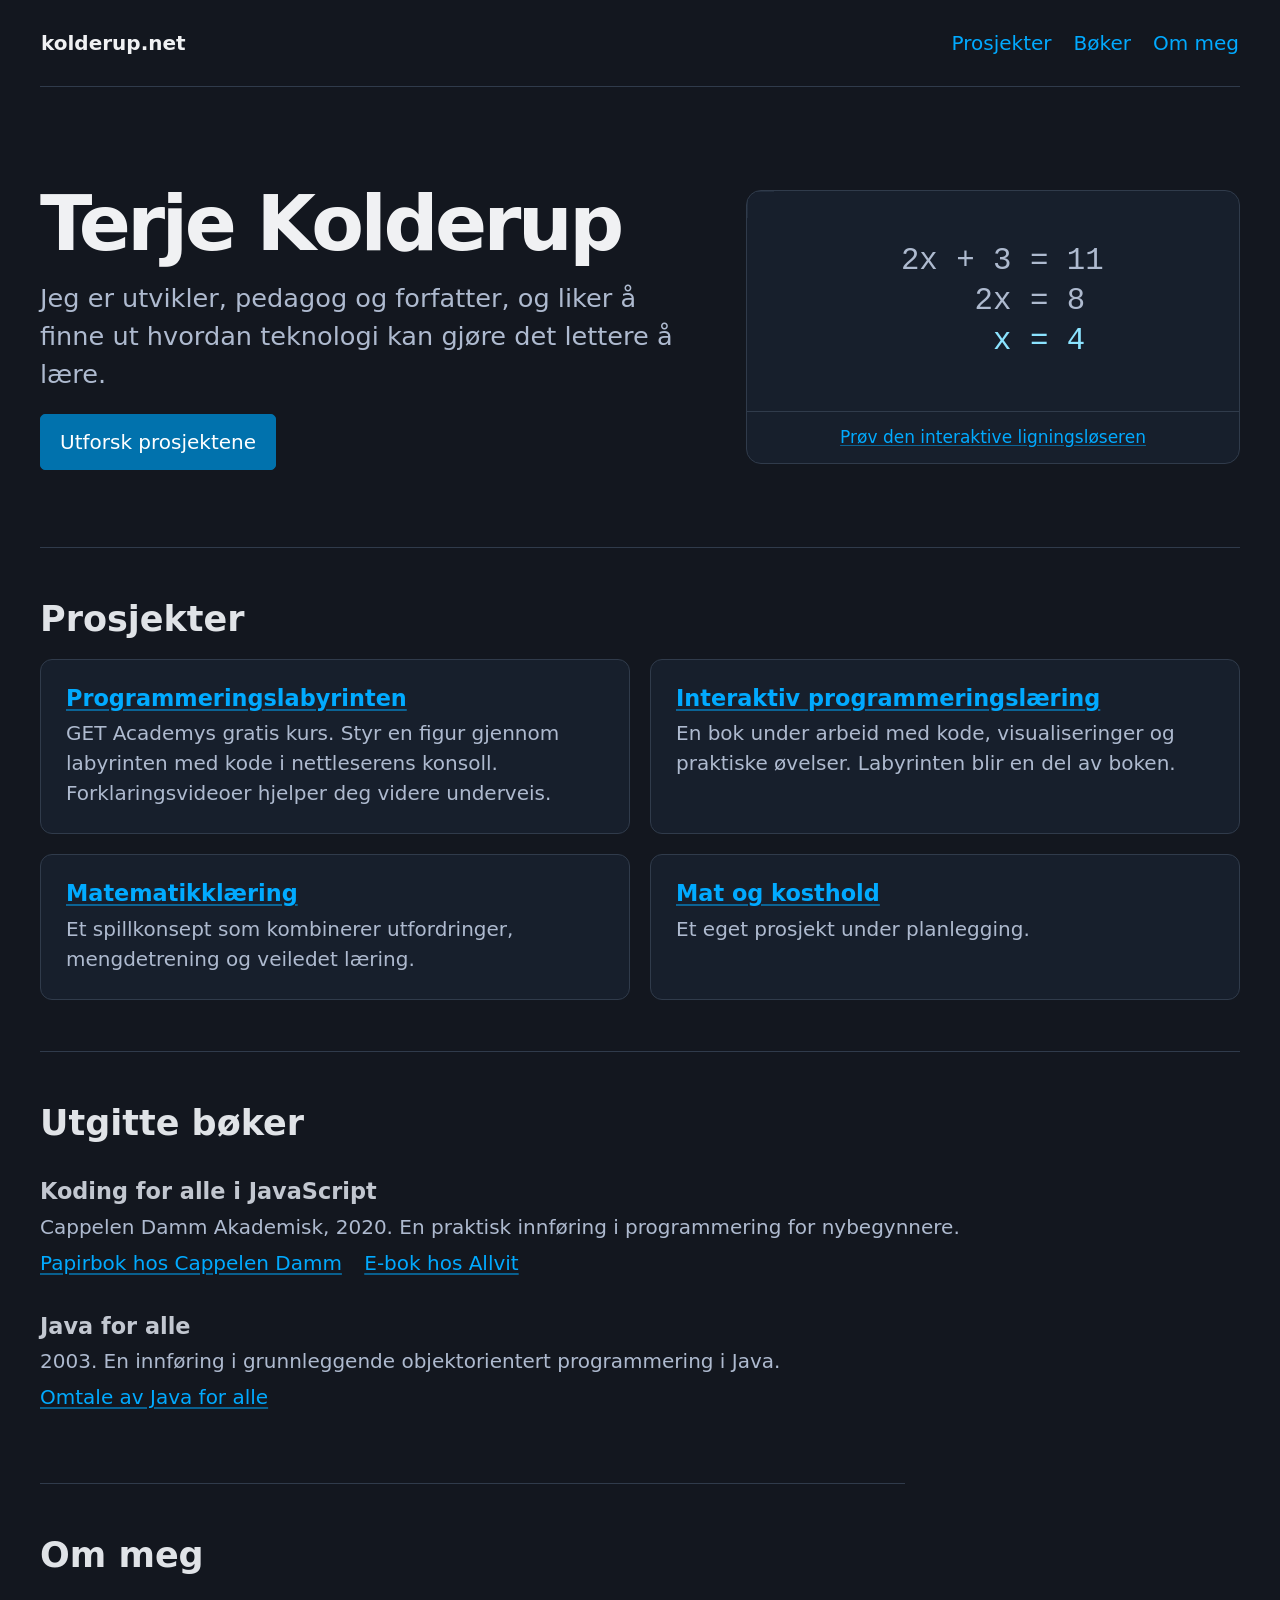
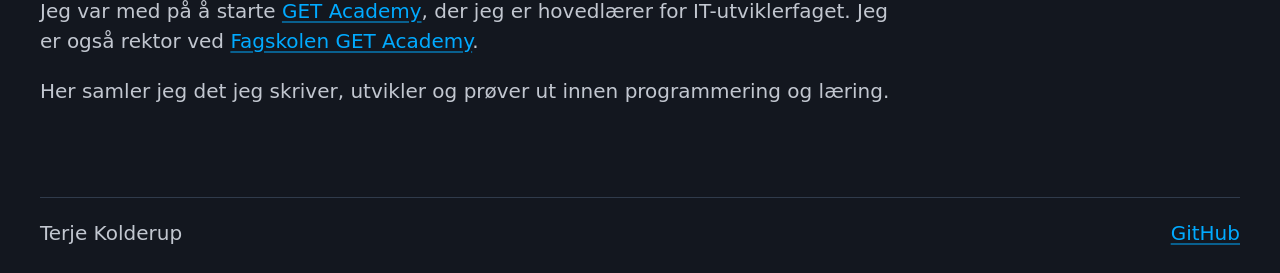
==== docs/index.html @ a36b95f3 "Build kolderup.net and restore interactive equation solver" ====
<!DOCTYPE html>
<html lang="nb" data-theme="dark">
<head>
  <meta charset="utf-8">
  <meta name="viewport" content="width=device-width, initial-scale=1">
  <meta name="description" content="Terje Kolderups personlige nettside med bøker, programmeringsprosjekter og et laboratorium for matematikklæring.">
  <title>Terje Kolderup</title>
  <link rel="stylesheet" href="assets/pico.classless.min.css">
  <link rel="stylesheet" href="assets/site.css">
</head>
<body>
  <a class="skip-link" href="#innhold">Hopp til innhold</a>
  <header class="site-header">
    <nav aria-label="Hovedmeny">
      <ul><li><a class="site-name" href="./" aria-current="page">kolderup.net</a></li></ul>
      <ul>
        <li><a href="#prosjekter">Prosjekter</a></li>
        <li><a href="#boker">Bøker</a></li>
        <li><a href="#om-meg">Om meg</a></li>
      </ul>
    </nav>
  </header>

  <main id="innhold" tabindex="-1">
    <section class="hero" aria-labelledby="navn">
      <div>
        <h1 id="navn">Terje Kolderup</h1>
        <p class="intro">Jeg er utvikler, pedagog og forfatter, og liker å finne ut hvordan teknologi kan gjøre det lettere å lære.</p>
        <a href="#prosjekter" class="primary-link">Utforsk prosjektene</a>
      </div>
      <figure class="equation-preview">
        <div class="equation-grid" role="img" aria-label="To x pluss tre er lik elleve. To x er lik åtte. X er lik fire.">
          <code aria-hidden="true"><span>2x + 3</span><span>=</span><span>11</span></code>
          <code aria-hidden="true"><span>2x</span><span>=</span><span>8</span></code>
          <code aria-hidden="true"><span>x</span><span>=</span><span>4</span></code>
        </div>
        <figcaption><a href="equations/">Prøv den interaktive ligningsløseren</a></figcaption>
      </figure>
    </section>

    <section class="content-section" id="prosjekter">
      <h2>Prosjekter</h2>
      <div class="project-grid">
        <article>
          <h3><a href="https://getacademy.github.io/gratiskurs/">Programmeringslabyrinten</a></h3>
          <p>GET Academys gratis kurs. Styr en figur gjennom labyrinten med kode i nettleserens konsoll. Forklaringsvideoer hjelper deg videre underveis.</p>
        </article>
        <article>
          <h3><a href="bok/">Interaktiv programmeringslæring</a></h3>
          <p>En bok under arbeid med kode, visualiseringer og praktiske øvelser. Labyrinten blir en del av boken.</p>
        </article>
        <article>
          <h3><a href="matte/">Matematikklæring</a></h3>
          <p>Et spillkonsept som kombinerer utfordringer, mengdetrening og veiledet læring.</p>
        </article>
        <article>
          <h3><a href="mat/">Mat og kosthold</a></h3>
          <p>Et eget prosjekt under planlegging.</p>
        </article>
      </div>
    </section>

    <section class="content-section" id="boker">
      <h2>Utgitte bøker</h2>
      <ul class="book-list">
        <li>
          <h3>Koding for alle i JavaScript</h3>
          <p>Cappelen Damm Akademisk, 2020. En praktisk innføring i programmering for nybegynnere.</p>
          <a href="https://www.cappelendamm.no/boker/koding-for-alle-i-javascript-terje-kolderup-9788202661243">Papirbok hos Cappelen Damm</a>
          <a href="https://allvit.no/bok/9788202679699-koding-for-alle-i-javascript-terje-kolderup-9788202661243/om">E-bok hos Allvit</a>
        </li>
        <li>
          <h3>Java for alle</h3>
          <p>2003. En innføring i grunnleggende objektorientert programmering i Java.</p>
          <!-- Bytt denne adressen med en åpen PDF-lenke når den er tilgjengelig. -->
          <a href="https://www.toptal.com/developers/resume/terje-kolderup">Omtale av Java for alle</a>
        </li>
      </ul>
    </section>

    <section class="content-section reading-width" id="om-meg">
      <h2>Om meg</h2>
      <p>Jeg var med på å starte <a href="https://getacademy.no/omoss">GET Academy</a>, der jeg er hovedlærer for IT-utviklerfaget. Jeg er også rektor ved <a href="https://getacademy.no/fagskole-intro">Fagskolen GET Academy</a>.</p>
      <p>Her samler jeg det jeg skriver, utvikler og prøver ut innen programmering og læring.</p>
    </section>
  </main>

  <footer class="site-footer">
    <ul>
      <li>Terje Kolderup</li>
      <li><a href="https://github.com/terjekol">GitHub</a></li>
    </ul>
  </footer>
</body>
</html>
---- docs/assets/pico.classless.min.css ----
@charset "UTF-8";/*!
 * Pico CSS ✨ v2.1.1 (https://picocss.com)
 * Copyright 2019-2025 - Licensed under MIT
 */:host,:root{--pico-font-family-emoji:"Apple Color Emoji","Segoe UI Emoji","Segoe UI Symbol","Noto Color Emoji";--pico-font-family-sans-serif:system-ui,"Segoe UI",Roboto,Oxygen,Ubuntu,Cantarell,Helvetica,Arial,"Helvetica Neue",sans-serif,var(--pico-font-family-emoji);--pico-font-family-monospace:ui-monospace,SFMono-Regular,"SF Mono",Menlo,Consolas,"Liberation Mono",monospace,var(--pico-font-family-emoji);--pico-font-family:var(--pico-font-family-sans-serif);--pico-line-height:1.5;--pico-font-weight:400;--pico-font-size:100%;--pico-text-underline-offset:0.1rem;--pico-border-radius:0.25rem;--pico-border-width:0.0625rem;--pico-outline-width:0.125rem;--pico-transition:0.2s ease-in-out;--pico-spacing:1rem;--pico-typography-spacing-vertical:1rem;--pico-block-spacing-vertical:var(--pico-spacing);--pico-block-spacing-horizontal:var(--pico-spacing);--pico-form-element-spacing-vertical:0.75rem;--pico-form-element-spacing-horizontal:1rem;--pico-group-box-shadow:0 0 0 rgba(0, 0, 0, 0);--pico-group-box-shadow-focus-with-button:0 0 0 var(--pico-outline-width) var(--pico-primary-focus);--pico-group-box-shadow-focus-with-input:0 0 0 0.0625rem var(--pico-form-element-border-color);--pico-modal-overlay-backdrop-filter:blur(0.375rem);--pico-nav-element-spacing-vertical:1rem;--pico-nav-element-spacing-horizontal:0.5rem;--pico-nav-link-spacing-vertical:0.5rem;--pico-nav-link-spacing-horizontal:0.5rem;--pico-nav-breadcrumb-divider:">";--pico-icon-checkbox:url("data:image/svg+xml,%3Csvg xmlns='http://www.w3.org/2000/svg' width='24' height='24' viewBox='0 0 24 24' fill='none' stroke='rgb(255, 255, 255)' stroke-width='4' stroke-linecap='round' stroke-linejoin='round'%3E%3Cpolyline points='20 6 9 17 4 12'%3E%3C/polyline%3E%3C/svg%3E");--pico-icon-minus:url("data:image/svg+xml,%3Csvg xmlns='http://www.w3.org/2000/svg' width='24' height='24' viewBox='0 0 24 24' fill='none' stroke='rgb(255, 255, 255)' stroke-width='4' stroke-linecap='round' stroke-linejoin='round'%3E%3Cline x1='5' y1='12' x2='19' y2='12'%3E%3C/line%3E%3C/svg%3E");--pico-icon-chevron:url("data:image/svg+xml,%3Csvg xmlns='http://www.w3.org/2000/svg' width='24' height='24' viewBox='0 0 24 24' fill='none' stroke='rgb(136, 145, 164)' stroke-width='2' stroke-linecap='round' stroke-linejoin='round'%3E%3Cpolyline points='6 9 12 15 18 9'%3E%3C/polyline%3E%3C/svg%3E");--pico-icon-date:url("data:image/svg+xml,%3Csvg xmlns='http://www.w3.org/2000/svg' width='24' height='24' viewBox='0 0 24 24' fill='none' stroke='rgb(136, 145, 164)' stroke-width='2' stroke-linecap='round' stroke-linejoin='round'%3E%3Crect x='3' y='4' width='18' height='18' rx='2' ry='2'%3E%3C/rect%3E%3Cline x1='16' y1='2' x2='16' y2='6'%3E%3C/line%3E%3Cline x1='8' y1='2' x2='8' y2='6'%3E%3C/line%3E%3Cline x1='3' y1='10' x2='21' y2='10'%3E%3C/line%3E%3C/svg%3E");--pico-icon-time:url("data:image/svg+xml,%3Csvg xmlns='http://www.w3.org/2000/svg' width='24' height='24' viewBox='0 0 24 24' fill='none' stroke='rgb(136, 145, 164)' stroke-width='2' stroke-linecap='round' stroke-linejoin='round'%3E%3Ccircle cx='12' cy='12' r='10'%3E%3C/circle%3E%3Cpolyline points='12 6 12 12 16 14'%3E%3C/polyline%3E%3C/svg%3E");--pico-icon-search:url("data:image/svg+xml,%3Csvg xmlns='http://www.w3.org/2000/svg' width='24' height='24' viewBox='0 0 24 24' fill='none' stroke='rgb(136, 145, 164)' stroke-width='1.5' stroke-linecap='round' stroke-linejoin='round'%3E%3Ccircle cx='11' cy='11' r='8'%3E%3C/circle%3E%3Cline x1='21' y1='21' x2='16.65' y2='16.65'%3E%3C/line%3E%3C/svg%3E");--pico-icon-close:url("data:image/svg+xml,%3Csvg xmlns='http://www.w3.org/2000/svg' width='24' height='24' viewBox='0 0 24 24' fill='none' stroke='rgb(136, 145, 164)' stroke-width='3' stroke-linecap='round' stroke-linejoin='round'%3E%3Cline x1='18' y1='6' x2='6' y2='18'%3E%3C/line%3E%3Cline x1='6' y1='6' x2='18' y2='18'%3E%3C/line%3E%3C/svg%3E");--pico-icon-loading:url("data:image/svg+xml,%3Csvg fill='none' height='24' width='24' viewBox='0 0 24 24' xmlns='http://www.w3.org/2000/svg' %3E%3Cstyle%3E g %7B animation: rotate 2s linear infinite; transform-origin: center center; %7D circle %7B stroke-dasharray: 75,100; stroke-dashoffset: -5; animation: dash 1.5s ease-in-out infinite; stroke-linecap: round; %7D @keyframes rotate %7B 0%25 %7B transform: rotate(0deg); %7D 100%25 %7B transform: rotate(360deg); %7D %7D @keyframes dash %7B 0%25 %7B stroke-dasharray: 1,100; stroke-dashoffset: 0; %7D 50%25 %7B stroke-dasharray: 44.5,100; stroke-dashoffset: -17.5; %7D 100%25 %7B stroke-dasharray: 44.5,100; stroke-dashoffset: -62; %7D %7D %3C/style%3E%3Cg%3E%3Ccircle cx='12' cy='12' r='10' fill='none' stroke='rgb(136, 145, 164)' stroke-width='4' /%3E%3C/g%3E%3C/svg%3E")}@media (min-width:576px){:host,:root{--pico-font-size:106.25%}}@media (min-width:768px){:host,:root{--pico-font-size:112.5%}}@media (min-width:1024px){:host,:root{--pico-font-size:118.75%}}@media (min-width:1280px){:host,:root{--pico-font-size:125%}}@media (min-width:1536px){:host,:root{--pico-font-size:131.25%}}a{--pico-text-decoration:underline}small{--pico-font-size:0.875em}h1,h2,h3,h4,h5,h6{--pico-font-weight:700}h1{--pico-font-size:2rem;--pico-line-height:1.125;--pico-typography-spacing-top:3rem}h2{--pico-font-size:1.75rem;--pico-line-height:1.15;--pico-typography-spacing-top:2.625rem}h3{--pico-font-size:1.5rem;--pico-line-height:1.175;--pico-typography-spacing-top:2.25rem}h4{--pico-font-size:1.25rem;--pico-line-height:1.2;--pico-typography-spacing-top:1.874rem}h5{--pico-font-size:1.125rem;--pico-line-height:1.225;--pico-typography-spacing-top:1.6875rem}h6{--pico-font-size:1rem;--pico-line-height:1.25;--pico-typography-spacing-top:1.5rem}tfoot td,tfoot th,thead td,thead th{--pico-font-weight:600;--pico-border-width:0.1875rem}code,kbd,pre,samp{--pico-font-family:var(--pico-font-family-monospace)}kbd{--pico-font-weight:bolder}:where(select,textarea),input:not([type=submit],[type=button],[type=reset],[type=checkbox],[type=radio],[type=file]){--pico-outline-width:0.0625rem}[type=search]{--pico-border-radius:5rem}[type=checkbox],[type=radio]{--pico-border-width:0.125rem}[type=checkbox][role=switch]{--pico-border-width:0.1875rem}[role=search]{--pico-border-radius:5rem}[role=group] [role=button],[role=group] [type=button],[role=group] [type=submit],[role=group] button,[role=search] [role=button],[role=search] [type=button],[role=search] [type=submit],[role=search] button{--pico-form-element-spacing-horizontal:2rem}details summary[role=button]::after{filter:brightness(0) invert(1)}[aria-busy=true]:not(input,select,textarea):is(button,[type=submit],[type=button],[type=reset],[role=button])::before{filter:brightness(0) invert(1)}:host(:not([data-theme=dark])),:root:not([data-theme=dark]),[data-theme=light]{color-scheme:light;--pico-background-color:#fff;--pico-color:#373c44;--pico-text-selection-color:rgba(2, 154, 232, 0.25);--pico-muted-color:#646b79;--pico-muted-border-color:rgb(231, 234, 239.5);--pico-primary:#0172ad;--pico-primary-background:#0172ad;--pico-primary-border:var(--pico-primary-background);--pico-primary-underline:rgba(1, 114, 173, 0.5);--pico-primary-hover:#015887;--pico-primary-hover-background:#02659a;--pico-primary-hover-border:var(--pico-primary-hover-background);--pico-primary-hover-underline:var(--pico-primary-hover);--pico-primary-focus:rgba(2, 154, 232, 0.5);--pico-primary-inverse:#fff;--pico-secondary:#5d6b89;--pico-secondary-background:#525f7a;--pico-secondary-border:var(--pico-secondary-background);--pico-secondary-underline:rgba(93, 107, 137, 0.5);--pico-secondary-hover:#48536b;--pico-secondary-hover-background:#48536b;--pico-secondary-hover-border:var(--pico-secondary-hover-background);--pico-secondary-hover-underline:var(--pico-secondary-hover);--pico-secondary-focus:rgba(93, 107, 137, 0.25);--pico-secondary-inverse:#fff;--pico-contrast:#181c25;--pico-contrast-background:#181c25;--pico-contrast-border:var(--pico-contrast-background);--pico-contrast-underline:rgba(24, 28, 37, 0.5);--pico-contrast-hover:#000;--pico-contrast-hover-background:#000;--pico-contrast-hover-border:var(--pico-contrast-hover-background);--pico-contrast-hover-underline:var(--pico-secondary-hover);--pico-contrast-focus:rgba(93, 107, 137, 0.25);--pico-contrast-inverse:#fff;--pico-box-shadow:0.0145rem 0.029rem 0.174rem rgba(129, 145, 181, 0.01698),0.0335rem 0.067rem 0.402rem rgba(129, 145, 181, 0.024),0.0625rem 0.125rem 0.75rem rgba(129, 145, 181, 0.03),0.1125rem 0.225rem 1.35rem rgba(129, 145, 181, 0.036),0.2085rem 0.417rem 2.502rem rgba(129, 145, 181, 0.04302),0.5rem 1rem 6rem rgba(129, 145, 181, 0.06),0 0 0 0.0625rem rgba(129, 145, 181, 0.015);--pico-h1-color:#2d3138;--pico-h2-color:#373c44;--pico-h3-color:#424751;--pico-h4-color:#4d535e;--pico-h5-color:#5c6370;--pico-h6-color:#646b79;--pico-mark-background-color:rgb(252.5, 230.5, 191.5);--pico-mark-color:#0f1114;--pico-ins-color:rgb(28.5, 105.5, 84);--pico-del-color:rgb(136, 56.5, 53);--pico-blockquote-border-color:var(--pico-muted-border-color);--pico-blockquote-footer-color:var(--pico-muted-color);--pico-button-box-shadow:0 0 0 rgba(0, 0, 0, 0);--pico-button-hover-box-shadow:0 0 0 rgba(0, 0, 0, 0);--pico-table-border-color:var(--pico-muted-border-color);--pico-table-row-stripped-background-color:rgba(111, 120, 135, 0.0375);--pico-code-background-color:rgb(243, 244.5, 246.75);--pico-code-color:#646b79;--pico-code-kbd-background-color:var(--pico-color);--pico-code-kbd-color:var(--pico-background-color);--pico-form-element-background-color:rgb(251, 251.5, 252.25);--pico-form-element-selected-background-color:#dfe3eb;--pico-form-element-border-color:#cfd5e2;--pico-form-element-color:#23262c;--pico-form-element-placeholder-color:var(--pico-muted-color);--pico-form-element-active-background-color:#fff;--pico-form-element-active-border-color:var(--pico-primary-border);--pico-form-element-focus-color:var(--pico-primary-border);--pico-form-element-disabled-opacity:0.5;--pico-form-element-invalid-border-color:rgb(183.5, 105.5, 106.5);--pico-form-element-invalid-active-border-color:rgb(200.25, 79.25, 72.25);--pico-form-element-invalid-focus-color:var(--pico-form-element-invalid-active-border-color);--pico-form-element-valid-border-color:rgb(76, 154.5, 137.5);--pico-form-element-valid-active-border-color:rgb(39, 152.75, 118.75);--pico-form-element-valid-focus-color:var(--pico-form-element-valid-active-border-color);--pico-switch-background-color:#bfc7d9;--pico-switch-checked-background-color:var(--pico-primary-background);--pico-switch-color:#fff;--pico-switch-thumb-box-shadow:0 0 0 rgba(0, 0, 0, 0);--pico-range-border-color:#dfe3eb;--pico-range-active-border-color:#bfc7d9;--pico-range-thumb-border-color:var(--pico-background-color);--pico-range-thumb-color:var(--pico-secondary-background);--pico-range-thumb-active-color:var(--pico-primary-background);--pico-accordion-border-color:var(--pico-muted-border-color);--pico-accordion-active-summary-color:var(--pico-primary-hover);--pico-accordion-close-summary-color:var(--pico-color);--pico-accordion-open-summary-color:var(--pico-muted-color);--pico-card-background-color:var(--pico-background-color);--pico-card-border-color:var(--pico-muted-border-color);--pico-card-box-shadow:var(--pico-box-shadow);--pico-card-sectioning-background-color:rgb(251, 251.5, 252.25);--pico-loading-spinner-opacity:0.5;--pico-modal-overlay-background-color:rgba(232, 234, 237, 0.75);--pico-progress-background-color:#dfe3eb;--pico-progress-color:var(--pico-primary-background);--pico-tooltip-background-color:var(--pico-contrast-background);--pico-tooltip-color:var(--pico-contrast-inverse);--pico-icon-valid:url("data:image/svg+xml,%3Csvg xmlns='http://www.w3.org/2000/svg' width='24' height='24' viewBox='0 0 24 24' fill='none' stroke='rgb(76, 154.5, 137.5)' stroke-width='2' stroke-linecap='round' stroke-linejoin='round'%3E%3Cpolyline points='20 6 9 17 4 12'%3E%3C/polyline%3E%3C/svg%3E");--pico-icon-invalid:url("data:image/svg+xml,%3Csvg xmlns='http://www.w3.org/2000/svg' width='24' height='24' viewBox='0 0 24 24' fill='none' stroke='rgb(200.25, 79.25, 72.25)' stroke-width='2' stroke-linecap='round' stroke-linejoin='round'%3E%3Ccircle cx='12' cy='12' r='10'%3E%3C/circle%3E%3Cline x1='12' y1='8' x2='12' y2='12'%3E%3C/line%3E%3Cline x1='12' y1='16' x2='12.01' y2='16'%3E%3C/line%3E%3C/svg%3E")}:host(:not([data-theme=dark])) input:is([type=submit],[type=button],[type=reset],[type=checkbox],[type=radio],[type=file]),:root:not([data-theme=dark]) input:is([type=submit],[type=button],[type=reset],[type=checkbox],[type=radio],[type=file]),[data-theme=light] input:is([type=submit],[type=button],[type=reset],[type=checkbox],[type=radio],[type=file]){--pico-form-element-focus-color:var(--pico-primary-focus)}@media only screen and (prefers-color-scheme:dark){:host(:not([data-theme])),:root:not([data-theme]){color-scheme:dark;--pico-background-color:rgb(19, 22.5, 30.5);--pico-color:#c2c7d0;--pico-text-selection-color:rgba(1, 170, 255, 0.1875);--pico-muted-color:#7b8495;--pico-muted-border-color:#202632;--pico-primary:#01aaff;--pico-primary-background:#0172ad;--pico-primary-border:var(--pico-primary-background);--pico-primary-underline:rgba(1, 170, 255, 0.5);--pico-primary-hover:#79c0ff;--pico-primary-hover-background:#017fc0;--pico-primary-hover-border:var(--pico-primary-hover-background);--pico-primary-hover-underline:var(--pico-primary-hover);--pico-primary-focus:rgba(1, 170, 255, 0.375);--pico-primary-inverse:#fff;--pico-secondary:#969eaf;--pico-secondary-background:#525f7a;--pico-secondary-border:var(--pico-secondary-background);--pico-secondary-underline:rgba(150, 158, 175, 0.5);--pico-secondary-hover:#b3b9c5;--pico-secondary-hover-background:#5d6b89;--pico-secondary-hover-border:var(--pico-secondary-hover-background);--pico-secondary-hover-underline:var(--pico-secondary-hover);--pico-secondary-focus:rgba(144, 158, 190, 0.25);--pico-secondary-inverse:#fff;--pico-contrast:#dfe3eb;--pico-contrast-background:#eff1f4;--pico-contrast-border:var(--pico-contrast-background);--pico-contrast-underline:rgba(223, 227, 235, 0.5);--pico-contrast-hover:#fff;--pico-contrast-hover-background:#fff;--pico-contrast-hover-border:var(--pico-contrast-hover-background);--pico-contrast-hover-underline:var(--pico-contrast-hover);--pico-contrast-focus:rgba(207, 213, 226, 0.25);--pico-contrast-inverse:#000;--pico-box-shadow:0.0145rem 0.029rem 0.174rem rgba(7, 8.5, 12, 0.01698),0.0335rem 0.067rem 0.402rem rgba(7, 8.5, 12, 0.024),0.0625rem 0.125rem 0.75rem rgba(7, 8.5, 12, 0.03),0.1125rem 0.225rem 1.35rem rgba(7, 8.5, 12, 0.036),0.2085rem 0.417rem 2.502rem rgba(7, 8.5, 12, 0.04302),0.5rem 1rem 6rem rgba(7, 8.5, 12, 0.06),0 0 0 0.0625rem rgba(7, 8.5, 12, 0.015);--pico-h1-color:#f0f1f3;--pico-h2-color:#e0e3e7;--pico-h3-color:#c2c7d0;--pico-h4-color:#b3b9c5;--pico-h5-color:#a4acba;--pico-h6-color:#8891a4;--pico-mark-background-color:#014063;--pico-mark-color:#fff;--pico-ins-color:#62af9a;--pico-del-color:rgb(205.5, 126, 123);--pico-blockquote-border-color:var(--pico-muted-border-color);--pico-blockquote-footer-color:var(--pico-muted-color);--pico-button-box-shadow:0 0 0 rgba(0, 0, 0, 0);--pico-button-hover-box-shadow:0 0 0 rgba(0, 0, 0, 0);--pico-table-border-color:var(--pico-muted-border-color);--pico-table-row-stripped-background-color:rgba(111, 120, 135, 0.0375);--pico-code-background-color:rgb(26, 30.5, 40.25);--pico-code-color:#8891a4;--pico-code-kbd-background-color:var(--pico-color);--pico-code-kbd-color:var(--pico-background-color);--pico-form-element-background-color:rgb(28, 33, 43.5);--pico-form-element-selected-background-color:#2a3140;--pico-form-element-border-color:#2a3140;--pico-form-element-color:#e0e3e7;--pico-form-element-placeholder-color:#8891a4;--pico-form-element-active-background-color:rgb(26, 30.5, 40.25);--pico-form-element-active-border-color:var(--pico-primary-border);--pico-form-element-focus-color:var(--pico-primary-border);--pico-form-element-disabled-opacity:0.5;--pico-form-element-invalid-border-color:rgb(149.5, 74, 80);--pico-form-element-invalid-active-border-color:rgb(183.25, 63.5, 59);--pico-form-element-invalid-focus-color:var(--pico-form-element-invalid-active-border-color);--pico-form-element-valid-border-color:#2a7b6f;--pico-form-element-valid-active-border-color:rgb(22, 137, 105.5);--pico-form-element-valid-focus-color:var(--pico-form-element-valid-active-border-color);--pico-switch-background-color:#333c4e;--pico-switch-checked-background-color:var(--pico-primary-background);--pico-switch-color:#fff;--pico-switch-thumb-box-shadow:0 0 0 rgba(0, 0, 0, 0);--pico-range-border-color:#202632;--pico-range-active-border-color:#2a3140;--pico-range-thumb-border-color:var(--pico-background-color);--pico-range-thumb-color:var(--pico-secondary-background);--pico-range-thumb-active-color:var(--pico-primary-background);--pico-accordion-border-color:var(--pico-muted-border-color);--pico-accordion-active-summary-color:var(--pico-primary-hover);--pico-accordion-close-summary-color:var(--pico-color);--pico-accordion-open-summary-color:var(--pico-muted-color);--pico-card-background-color:#181c25;--pico-card-border-color:var(--pico-card-background-color);--pico-card-box-shadow:var(--pico-box-shadow);--pico-card-sectioning-background-color:rgb(26, 30.5, 40.25);--pico-loading-spinner-opacity:0.5;--pico-modal-overlay-background-color:rgba(7.5, 8.5, 10, 0.75);--pico-progress-background-color:#202632;--pico-progress-color:var(--pico-primary-background);--pico-tooltip-background-color:var(--pico-contrast-background);--pico-tooltip-color:var(--pico-contrast-inverse);--pico-icon-valid:url("data:image/svg+xml,%3Csvg xmlns='http://www.w3.org/2000/svg' width='24' height='24' viewBox='0 0 24 24' fill='none' stroke='rgb(42, 123, 111)' stroke-width='2' stroke-linecap='round' stroke-linejoin='round'%3E%3Cpolyline points='20 6 9 17 4 12'%3E%3C/polyline%3E%3C/svg%3E");--pico-icon-invalid:url("data:image/svg+xml,%3Csvg xmlns='http://www.w3.org/2000/svg' width='24' height='24' viewBox='0 0 24 24' fill='none' stroke='rgb(149.5, 74, 80)' stroke-width='2' stroke-linecap='round' stroke-linejoin='round'%3E%3Ccircle cx='12' cy='12' r='10'%3E%3C/circle%3E%3Cline x1='12' y1='8' x2='12' y2='12'%3E%3C/line%3E%3Cline x1='12' y1='16' x2='12.01' y2='16'%3E%3C/line%3E%3C/svg%3E")}:host(:not([data-theme])) input:is([type=submit],[type=button],[type=reset],[type=checkbox],[type=radio],[type=file]),:root:not([data-theme]) input:is([type=submit],[type=button],[type=reset],[type=checkbox],[type=radio],[type=file]){--pico-form-element-focus-color:var(--pico-primary-focus)}}[data-theme=dark]{color-scheme:dark;--pico-background-color:rgb(19, 22.5, 30.5);--pico-color:#c2c7d0;--pico-text-selection-color:rgba(1, 170, 255, 0.1875);--pico-muted-color:#7b8495;--pico-muted-border-color:#202632;--pico-primary:#01aaff;--pico-primary-background:#0172ad;--pico-primary-border:var(--pico-primary-background);--pico-primary-underline:rgba(1, 170, 255, 0.5);--pico-primary-hover:#79c0ff;--pico-primary-hover-background:#017fc0;--pico-primary-hover-border:var(--pico-primary-hover-background);--pico-primary-hover-underline:var(--pico-primary-hover);--pico-primary-focus:rgba(1, 170, 255, 0.375);--pico-primary-inverse:#fff;--pico-secondary:#969eaf;--pico-secondary-background:#525f7a;--pico-secondary-border:var(--pico-secondary-background);--pico-secondary-underline:rgba(150, 158, 175, 0.5);--pico-secondary-hover:#b3b9c5;--pico-secondary-hover-background:#5d6b89;--pico-secondary-hover-border:var(--pico-secondary-hover-background);--pico-secondary-hover-underline:var(--pico-secondary-hover);--pico-secondary-focus:rgba(144, 158, 190, 0.25);--pico-secondary-inverse:#fff;--pico-contrast:#dfe3eb;--pico-contrast-background:#eff1f4;--pico-contrast-border:var(--pico-contrast-background);--pico-contrast-underline:rgba(223, 227, 235, 0.5);--pico-contrast-hover:#fff;--pico-contrast-hover-background:#fff;--pico-contrast-hover-border:var(--pico-contrast-hover-background);--pico-contrast-hover-underline:var(--pico-contrast-hover);--pico-contrast-focus:rgba(207, 213, 226, 0.25);--pico-contrast-inverse:#000;--pico-box-shadow:0.0145rem 0.029rem 0.174rem rgba(7, 8.5, 12, 0.01698),0.0335rem 0.067rem 0.402rem rgba(7, 8.5, 12, 0.024),0.0625rem 0.125rem 0.75rem rgba(7, 8.5, 12, 0.03),0.1125rem 0.225rem 1.35rem rgba(7, 8.5, 12, 0.036),0.2085rem 0.417rem 2.502rem rgba(7, 8.5, 12, 0.04302),0.5rem 1rem 6rem rgba(7, 8.5, 12, 0.06),0 0 0 0.0625rem rgba(7, 8.5, 12, 0.015);--pico-h1-color:#f0f1f3;--pico-h2-color:#e0e3e7;--pico-h3-color:#c2c7d0;--pico-h4-color:#b3b9c5;--pico-h5-color:#a4acba;--pico-h6-color:#8891a4;--pico-mark-background-color:#014063;--pico-mark-color:#fff;--pico-ins-color:#62af9a;--pico-del-color:rgb(205.5, 126, 123);--pico-blockquote-border-color:var(--pico-muted-border-color);--pico-blockquote-footer-color:var(--pico-muted-color);--pico-button-box-shadow:0 0 0 rgba(0, 0, 0, 0);--pico-button-hover-box-shadow:0 0 0 rgba(0, 0, 0, 0);--pico-table-border-color:var(--pico-muted-border-color);--pico-table-row-stripped-background-color:rgba(111, 120, 135, 0.0375);--pico-code-background-color:rgb(26, 30.5, 40.25);--pico-code-color:#8891a4;--pico-code-kbd-background-color:var(--pico-color);--pico-code-kbd-color:var(--pico-background-color);--pico-form-element-background-color:rgb(28, 33, 43.5);--pico-form-element-selected-background-color:#2a3140;--pico-form-element-border-color:#2a3140;--pico-form-element-color:#e0e3e7;--pico-form-element-placeholder-color:#8891a4;--pico-form-element-active-background-color:rgb(26, 30.5, 40.25);--pico-form-element-active-border-color:var(--pico-primary-border);--pico-form-element-focus-color:var(--pico-primary-border);--pico-form-element-disabled-opacity:0.5;--pico-form-element-invalid-border-color:rgb(149.5, 74, 80);--pico-form-element-invalid-active-border-color:rgb(183.25, 63.5, 59);--pico-form-element-invalid-focus-color:var(--pico-form-element-invalid-active-border-color);--pico-form-element-valid-border-color:#2a7b6f;--pico-form-element-valid-active-border-color:rgb(22, 137, 105.5);--pico-form-element-valid-focus-color:var(--pico-form-element-valid-active-border-color);--pico-switch-background-color:#333c4e;--pico-switch-checked-background-color:var(--pico-primary-background);--pico-switch-color:#fff;--pico-switch-thumb-box-shadow:0 0 0 rgba(0, 0, 0, 0);--pico-range-border-color:#202632;--pico-range-active-border-color:#2a3140;--pico-range-thumb-border-color:var(--pico-background-color);--pico-range-thumb-color:var(--pico-secondary-background);--pico-range-thumb-active-color:var(--pico-primary-background);--pico-accordion-border-color:var(--pico-muted-border-color);--pico-accordion-active-summary-color:var(--pico-primary-hover);--pico-accordion-close-summary-color:var(--pico-color);--pico-accordion-open-summary-color:var(--pico-muted-color);--pico-card-background-color:#181c25;--pico-card-border-color:var(--pico-card-background-color);--pico-card-box-shadow:var(--pico-box-shadow);--pico-card-sectioning-background-color:rgb(26, 30.5, 40.25);--pico-loading-spinner-opacity:0.5;--pico-modal-overlay-background-color:rgba(7.5, 8.5, 10, 0.75);--pico-progress-background-color:#202632;--pico-progress-color:var(--pico-primary-background);--pico-tooltip-background-color:var(--pico-contrast-background);--pico-tooltip-color:var(--pico-contrast-inverse);--pico-icon-valid:url("data:image/svg+xml,%3Csvg xmlns='http://www.w3.org/2000/svg' width='24' height='24' viewBox='0 0 24 24' fill='none' stroke='rgb(42, 123, 111)' stroke-width='2' stroke-linecap='round' stroke-linejoin='round'%3E%3Cpolyline points='20 6 9 17 4 12'%3E%3C/polyline%3E%3C/svg%3E");--pico-icon-invalid:url("data:image/svg+xml,%3Csvg xmlns='http://www.w3.org/2000/svg' width='24' height='24' viewBox='0 0 24 24' fill='none' stroke='rgb(149.5, 74, 80)' stroke-width='2' stroke-linecap='round' stroke-linejoin='round'%3E%3Ccircle cx='12' cy='12' r='10'%3E%3C/circle%3E%3Cline x1='12' y1='8' x2='12' y2='12'%3E%3C/line%3E%3Cline x1='12' y1='16' x2='12.01' y2='16'%3E%3C/line%3E%3C/svg%3E")}[data-theme=dark] input:is([type=submit],[type=button],[type=reset],[type=checkbox],[type=radio],[type=file]){--pico-form-element-focus-color:var(--pico-primary-focus)}[type=checkbox],[type=radio],[type=range],progress{accent-color:var(--pico-primary)}*,::after,::before{box-sizing:border-box;background-repeat:no-repeat}::after,::before{text-decoration:inherit;vertical-align:inherit}:where(:host),:where(:root){-webkit-tap-highlight-color:transparent;-webkit-text-size-adjust:100%;-moz-text-size-adjust:100%;text-size-adjust:100%;background-color:var(--pico-background-color);color:var(--pico-color);font-weight:var(--pico-font-weight);font-size:var(--pico-font-size);line-height:var(--pico-line-height);font-family:var(--pico-font-family);text-underline-offset:var(--pico-text-underline-offset);text-rendering:optimizeLegibility;overflow-wrap:break-word;-moz-tab-size:4;-o-tab-size:4;tab-size:4}body{width:100%;margin:0}main{display:block}body>footer,body>header,body>main{width:100%;margin-right:auto;margin-left:auto;padding:var(--pico-block-spacing-vertical) var(--pico-block-spacing-horizontal)}@media (min-width:576px){body>footer,body>header,body>main{max-width:510px;padding-right:0;padding-left:0}}@media (min-width:768px){body>footer,body>header,body>main{max-width:700px}}@media (min-width:1024px){body>footer,body>header,body>main{max-width:950px}}@media (min-width:1280px){body>footer,body>header,body>main{max-width:1200px}}@media (min-width:1536px){body>footer,body>header,body>main{max-width:1450px}}section{margin-bottom:var(--pico-block-spacing-vertical)}b,strong{font-weight:bolder}sub,sup{position:relative;font-size:.75em;line-height:0;vertical-align:baseline}sub{bottom:-.25em}sup{top:-.5em}address,blockquote,dl,ol,p,pre,table,ul{margin-top:0;margin-bottom:var(--pico-typography-spacing-vertical);color:var(--pico-color);font-style:normal;font-weight:var(--pico-font-weight)}h1,h2,h3,h4,h5,h6{margin-top:0;margin-bottom:var(--pico-typography-spacing-vertical);color:var(--pico-color);font-weight:var(--pico-font-weight);font-size:var(--pico-font-size);line-height:var(--pico-line-height);font-family:var(--pico-font-family)}h1{--pico-color:var(--pico-h1-color)}h2{--pico-color:var(--pico-h2-color)}h3{--pico-color:var(--pico-h3-color)}h4{--pico-color:var(--pico-h4-color)}h5{--pico-color:var(--pico-h5-color)}h6{--pico-color:var(--pico-h6-color)}:where(article,address,blockquote,dl,figure,form,ol,p,pre,table,ul)~:is(h1,h2,h3,h4,h5,h6){margin-top:var(--pico-typography-spacing-top)}p{margin-bottom:var(--pico-typography-spacing-vertical)}hgroup{margin-bottom:var(--pico-typography-spacing-vertical)}hgroup>*{margin-top:0;margin-bottom:0}hgroup>:not(:first-child):last-child{--pico-color:var(--pico-muted-color);--pico-font-weight:unset;font-size:1rem}:where(ol,ul) li{margin-bottom:calc(var(--pico-typography-spacing-vertical) * .25)}:where(dl,ol,ul) :where(dl,ol,ul){margin:0;margin-top:calc(var(--pico-typography-spacing-vertical) * .25)}ul li{list-style:square}mark{padding:.125rem .25rem;background-color:var(--pico-mark-background-color);color:var(--pico-mark-color);vertical-align:baseline}blockquote{display:block;margin:var(--pico-typography-spacing-vertical) 0;padding:var(--pico-spacing);border-right:none;border-left:.25rem solid var(--pico-blockquote-border-color);border-inline-start:0.25rem solid var(--pico-blockquote-border-color);border-inline-end:none}blockquote footer{margin-top:calc(var(--pico-typography-spacing-vertical) * .5);color:var(--pico-blockquote-footer-color)}abbr[title]{border-bottom:1px dotted;text-decoration:none;cursor:help}ins{color:var(--pico-ins-color);text-decoration:none}del{color:var(--pico-del-color)}::-moz-selection{background-color:var(--pico-text-selection-color)}::selection{background-color:var(--pico-text-selection-color)}:where(a:not([role=button])),[role=link]{--pico-color:var(--pico-primary);--pico-background-color:transparent;--pico-underline:var(--pico-primary-underline);outline:0;background-color:var(--pico-background-color);color:var(--pico-color);-webkit-text-decoration:var(--pico-text-decoration);text-decoration:var(--pico-text-decoration);text-decoration-color:var(--pico-underline);text-underline-offset:0.125em;transition:background-color var(--pico-transition),color var(--pico-transition),box-shadow var(--pico-transition),-webkit-text-decoration var(--pico-transition);transition:background-color var(--pico-transition),color var(--pico-transition),text-decoration var(--pico-transition),box-shadow var(--pico-transition);transition:background-color var(--pico-transition),color var(--pico-transition),text-decoration var(--pico-transition),box-shadow var(--pico-transition),-webkit-text-decoration var(--pico-transition)}:where(a:not([role=button])):is([aria-current]:not([aria-current=false]),:hover,:active,:focus),[role=link]:is([aria-current]:not([aria-current=false]),:hover,:active,:focus){--pico-color:var(--pico-primary-hover);--pico-underline:var(--pico-primary-hover-underline);--pico-text-decoration:underline}:where(a:not([role=button])):focus-visible,[role=link]:focus-visible{box-shadow:0 0 0 var(--pico-outline-width) var(--pico-primary-focus)}a[role=button]{display:inline-block}button{margin:0;overflow:visible;font-family:inherit;text-transform:none}[type=button],[type=reset],[type=submit],button{-webkit-appearance:button}[role=button],[type=button],[type=file]::file-selector-button,[type=reset],[type=submit],button{--pico-background-color:var(--pico-primary-background);--pico-border-color:var(--pico-primary-border);--pico-color:var(--pico-primary-inverse);--pico-box-shadow:var(--pico-button-box-shadow, 0 0 0 rgba(0, 0, 0, 0));padding:var(--pico-form-element-spacing-vertical) var(--pico-form-element-spacing-horizontal);border:var(--pico-border-width) solid var(--pico-border-color);border-radius:var(--pico-border-radius);outline:0;background-color:var(--pico-background-color);box-shadow:var(--pico-box-shadow);color:var(--pico-color);font-weight:var(--pico-font-weight);font-size:1rem;line-height:var(--pico-line-height);text-align:center;text-decoration:none;cursor:pointer;-webkit-user-select:none;-moz-user-select:none;user-select:none;transition:background-color var(--pico-transition),border-color var(--pico-transition),color var(--pico-transition),box-shadow var(--pico-transition)}[role=button]:is(:hover,:active,:focus),[role=button]:is([aria-current]:not([aria-current=false])),[type=button]:is(:hover,:active,:focus),[type=button]:is([aria-current]:not([aria-current=false])),[type=file]::file-selector-button:is(:hover,:active,:focus),[type=file]::file-selector-button:is([aria-current]:not([aria-current=false])),[type=reset]:is(:hover,:active,:focus),[type=reset]:is([aria-current]:not([aria-current=false])),[type=submit]:is(:hover,:active,:focus),[type=submit]:is([aria-current]:not([aria-current=false])),button:is(:hover,:active,:focus),button:is([aria-current]:not([aria-current=false])){--pico-background-color:var(--pico-primary-hover-background);--pico-border-color:var(--pico-primary-hover-border);--pico-box-shadow:var(--pico-button-hover-box-shadow, 0 0 0 rgba(0, 0, 0, 0));--pico-color:var(--pico-primary-inverse)}[role=button]:focus,[role=button]:is([aria-current]:not([aria-current=false])):focus,[type=button]:focus,[type=button]:is([aria-current]:not([aria-current=false])):focus,[type=file]::file-selector-button:focus,[type=file]::file-selector-button:is([aria-current]:not([aria-current=false])):focus,[type=reset]:focus,[type=reset]:is([aria-current]:not([aria-current=false])):focus,[type=submit]:focus,[type=submit]:is([aria-current]:not([aria-current=false])):focus,button:focus,button:is([aria-current]:not([aria-current=false])):focus{--pico-box-shadow:var(--pico-button-hover-box-shadow, 0 0 0 rgba(0, 0, 0, 0)),0 0 0 var(--pico-outline-width) var(--pico-primary-focus)}[type=button],[type=reset],[type=submit]{margin-bottom:var(--pico-spacing)}[type=file]::file-selector-button,[type=reset]{--pico-background-color:var(--pico-secondary-background);--pico-border-color:var(--pico-secondary-border);--pico-color:var(--pico-secondary-inverse);cursor:pointer}[type=file]::file-selector-button:is([aria-current]:not([aria-current=false]),:hover,:active,:focus),[type=reset]:is([aria-current]:not([aria-current=false]),:hover,:active,:focus){--pico-background-color:var(--pico-secondary-hover-background);--pico-border-color:var(--pico-secondary-hover-border);--pico-color:var(--pico-secondary-inverse)}[type=file]::file-selector-button:focus,[type=reset]:focus{--pico-box-shadow:var(--pico-button-hover-box-shadow, 0 0 0 rgba(0, 0, 0, 0)),0 0 0 var(--pico-outline-width) var(--pico-secondary-focus)}:where(button,[type=submit],[type=reset],[type=button],[role=button])[disabled],:where(fieldset[disabled]) :is(button,[type=submit],[type=button],[type=reset],[role=button]){opacity:.5;pointer-events:none}:where(table){width:100%;border-collapse:collapse;border-spacing:0;text-indent:0}td,th{padding:calc(var(--pico-spacing)/ 2) var(--pico-spacing);border-bottom:var(--pico-border-width) solid var(--pico-table-border-color);background-color:var(--pico-background-color);color:var(--pico-color);font-weight:var(--pico-font-weight);text-align:left;text-align:start}tfoot td,tfoot th{border-top:var(--pico-border-width) solid var(--pico-table-border-color);border-bottom:0}table.striped tbody tr:nth-child(odd) td,table.striped tbody tr:nth-child(odd) th{background-color:var(--pico-table-row-stripped-background-color)}:where(audio,canvas,iframe,img,svg,video){vertical-align:middle}audio,video{display:inline-block}audio:not([controls]){display:none;height:0}:where(iframe){border-style:none}img{max-width:100%;height:auto;border-style:none}:where(svg:not([fill])){fill:currentColor}svg:not(:host),svg:not(:root){overflow:hidden}code,kbd,pre,samp{font-size:.875em;font-family:var(--pico-font-family)}pre code,pre samp{font-size:inherit;font-family:inherit}pre{-ms-overflow-style:scrollbar;overflow:auto}code,kbd,pre,samp{border-radius:var(--pico-border-radius);background:var(--pico-code-background-color);color:var(--pico-code-color);font-weight:var(--pico-font-weight);line-height:initial}code,kbd,samp{display:inline-block;padding:.375rem}pre{display:block;margin-bottom:var(--pico-spacing);overflow-x:auto}pre>code,pre>samp{display:block;padding:var(--pico-spacing);background:0 0;line-height:var(--pico-line-height)}kbd{background-color:var(--pico-code-kbd-background-color);color:var(--pico-code-kbd-color);vertical-align:baseline}figure{display:block;margin:0;padding:0}figure figcaption{padding:calc(var(--pico-spacing) * .5) 0;color:var(--pico-muted-color)}hr{height:0;margin:var(--pico-typography-spacing-vertical) 0;border:0;border-top:1px solid var(--pico-muted-border-color);color:inherit}[hidden],template{display:none!important}canvas{display:inline-block}input,optgroup,select,textarea{margin:0;font-size:1rem;line-height:var(--pico-line-height);font-family:inherit;letter-spacing:inherit}input{overflow:visible}select{text-transform:none}legend{max-width:100%;padding:0;color:inherit;white-space:normal}textarea{overflow:auto}[type=checkbox],[type=radio]{padding:0}::-webkit-inner-spin-button,::-webkit-outer-spin-button{height:auto}[type=search]{-webkit-appearance:textfield;outline-offset:-2px}[type=search]::-webkit-search-decoration{-webkit-appearance:none}::-webkit-file-upload-button{-webkit-appearance:button;font:inherit}::-moz-focus-inner{padding:0;border-style:none}:-moz-focusring{outline:0}:-moz-ui-invalid{box-shadow:none}::-ms-expand{display:none}[type=file],[type=range]{padding:0;border-width:0}input:not([type=checkbox],[type=radio],[type=range]){height:calc(1rem * var(--pico-line-height) + var(--pico-form-element-spacing-vertical) * 2 + var(--pico-border-width) * 2)}fieldset{width:100%;margin:0;margin-bottom:var(--pico-spacing);padding:0;border:0}fieldset legend,label{display:block;margin-bottom:calc(var(--pico-spacing) * .375);color:var(--pico-color);font-weight:var(--pico-form-label-font-weight,var(--pico-font-weight))}fieldset legend{margin-bottom:calc(var(--pico-spacing) * .5)}button[type=submit],input:not([type=checkbox],[type=radio]),select,textarea{width:100%}input:not([type=checkbox],[type=radio],[type=range],[type=file]),select,textarea{-webkit-appearance:none;-moz-appearance:none;appearance:none;padding:var(--pico-form-element-spacing-vertical) var(--pico-form-element-spacing-horizontal)}input,select,textarea{--pico-background-color:var(--pico-form-element-background-color);--pico-border-color:var(--pico-form-element-border-color);--pico-color:var(--pico-form-element-color);--pico-box-shadow:none;border:var(--pico-border-width) solid var(--pico-border-color);border-radius:var(--pico-border-radius);outline:0;background-color:var(--pico-background-color);box-shadow:var(--pico-box-shadow);color:var(--pico-color);font-weight:var(--pico-font-weight);transition:background-color var(--pico-transition),border-color var(--pico-transition),color var(--pico-transition),box-shadow var(--pico-transition)}:where(select,textarea):not([readonly]):is(:active,:focus),input:not([type=submit],[type=button],[type=reset],[type=checkbox],[type=radio],[readonly]):is(:active,:focus){--pico-background-color:var(--pico-form-element-active-background-color)}:where(select,textarea):not([readonly]):is(:active,:focus),input:not([type=submit],[type=button],[type=reset],[role=switch],[readonly]):is(:active,:focus){--pico-border-color:var(--pico-form-element-active-border-color)}:where(select,textarea):not([readonly]):focus,input:not([type=submit],[type=button],[type=reset],[type=range],[type=file],[readonly]):focus{--pico-box-shadow:0 0 0 var(--pico-outline-width) var(--pico-form-element-focus-color)}:where(fieldset[disabled]) :is(input:not([type=submit],[type=button],[type=reset]),select,textarea),input:not([type=submit],[type=button],[type=reset])[disabled],label[aria-disabled=true],select[disabled],textarea[disabled]{opacity:var(--pico-form-element-disabled-opacity);pointer-events:none}label[aria-disabled=true] input[disabled]{opacity:1}:where(input,select,textarea):not([type=checkbox],[type=radio],[type=date],[type=datetime-local],[type=month],[type=time],[type=week],[type=range])[aria-invalid]{padding-right:calc(var(--pico-form-element-spacing-horizontal) + 1.5rem)!important;padding-left:var(--pico-form-element-spacing-horizontal);padding-inline-start:var(--pico-form-element-spacing-horizontal)!important;padding-inline-end:calc(var(--pico-form-element-spacing-horizontal) + 1.5rem)!important;background-position:center right .75rem;background-size:1rem auto;background-repeat:no-repeat}:where(input,select,textarea):not([type=checkbox],[type=radio],[type=date],[type=datetime-local],[type=month],[type=time],[type=week],[type=range])[aria-invalid=false]:not(select){background-image:var(--pico-icon-valid)}:where(input,select,textarea):not([type=checkbox],[type=radio],[type=date],[type=datetime-local],[type=month],[type=time],[type=week],[type=range])[aria-invalid=true]:not(select){background-image:var(--pico-icon-invalid)}:where(input,select,textarea)[aria-invalid=false]{--pico-border-color:var(--pico-form-element-valid-border-color)}:where(input,select,textarea)[aria-invalid=false]:is(:active,:focus){--pico-border-color:var(--pico-form-element-valid-active-border-color)!important}:where(input,select,textarea)[aria-invalid=false]:is(:active,:focus):not([type=checkbox],[type=radio]){--pico-box-shadow:0 0 0 var(--pico-outline-width) var(--pico-form-element-valid-focus-color)!important}:where(input,select,textarea)[aria-invalid=true]{--pico-border-color:var(--pico-form-element-invalid-border-color)}:where(input,select,textarea)[aria-invalid=true]:is(:active,:focus){--pico-border-color:var(--pico-form-element-invalid-active-border-color)!important}:where(input,select,textarea)[aria-invalid=true]:is(:active,:focus):not([type=checkbox],[type=radio]){--pico-box-shadow:0 0 0 var(--pico-outline-width) var(--pico-form-element-invalid-focus-color)!important}[dir=rtl] :where(input,select,textarea):not([type=checkbox],[type=radio]):is([aria-invalid],[aria-invalid=true],[aria-invalid=false]){background-position:center left .75rem}input::-webkit-input-placeholder,input::placeholder,select:invalid,textarea::-webkit-input-placeholder,textarea::placeholder{color:var(--pico-form-element-placeholder-color);opacity:1}input:not([type=checkbox],[type=radio]),select,textarea{margin-bottom:var(--pico-spacing)}select::-ms-expand{border:0;background-color:transparent}select:not([multiple],[size]){padding-right:calc(var(--pico-form-element-spacing-horizontal) + 1.5rem);padding-left:var(--pico-form-element-spacing-horizontal);padding-inline-start:var(--pico-form-element-spacing-horizontal);padding-inline-end:calc(var(--pico-form-element-spacing-horizontal) + 1.5rem);background-image:var(--pico-icon-chevron);background-position:center right .75rem;background-size:1rem auto;background-repeat:no-repeat}select[multiple] option:checked{background:var(--pico-form-element-selected-background-color);color:var(--pico-form-element-color)}[dir=rtl] select:not([multiple],[size]){background-position:center left .75rem}textarea{display:block;resize:vertical}textarea[aria-invalid]{--pico-icon-height:calc(1rem * var(--pico-line-height) + var(--pico-form-element-spacing-vertical) * 2 + var(--pico-border-width) * 2);background-position:top right .75rem!important;background-size:1rem var(--pico-icon-height)!important}:where(input,select,textarea,fieldset)+small{display:block;width:100%;margin-top:calc(var(--pico-spacing) * -.75);margin-bottom:var(--pico-spacing);color:var(--pico-muted-color)}:where(input,select,textarea,fieldset)[aria-invalid=false]+small{color:var(--pico-ins-color)}:where(input,select,textarea,fieldset)[aria-invalid=true]+small{color:var(--pico-del-color)}label>:where(input,select,textarea){margin-top:calc(var(--pico-spacing) * .25)}label:has([type=checkbox],[type=radio]){width:-moz-fit-content;width:fit-content;cursor:pointer}[type=checkbox],[type=radio]{-webkit-appearance:none;-moz-appearance:none;appearance:none;width:1.25em;height:1.25em;margin-top:-.125em;margin-inline-end:.5em;border-width:var(--pico-border-width);vertical-align:middle;cursor:pointer}[type=checkbox]::-ms-check,[type=radio]::-ms-check{display:none}[type=checkbox]:checked,[type=checkbox]:checked:active,[type=checkbox]:checked:focus,[type=radio]:checked,[type=radio]:checked:active,[type=radio]:checked:focus{--pico-background-color:var(--pico-primary-background);--pico-border-color:var(--pico-primary-border);background-image:var(--pico-icon-checkbox);background-position:center;background-size:.75em auto;background-repeat:no-repeat}[type=checkbox]~label,[type=radio]~label{display:inline-block;margin-bottom:0;cursor:pointer}[type=checkbox]~label:not(:last-of-type),[type=radio]~label:not(:last-of-type){margin-inline-end:1em}[type=checkbox]:indeterminate{--pico-background-color:var(--pico-primary-background);--pico-border-color:var(--pico-primary-border);background-image:var(--pico-icon-minus);background-position:center;background-size:.75em auto;background-repeat:no-repeat}[type=radio]{border-radius:50%}[type=radio]:checked,[type=radio]:checked:active,[type=radio]:checked:focus{--pico-background-color:var(--pico-primary-inverse);border-width:.35em;background-image:none}[type=checkbox][role=switch]{--pico-background-color:var(--pico-switch-background-color);--pico-color:var(--pico-switch-color);width:2.25em;height:1.25em;border:var(--pico-border-width) solid var(--pico-border-color);border-radius:1.25em;background-color:var(--pico-background-color);line-height:1.25em}[type=checkbox][role=switch]:not([aria-invalid]){--pico-border-color:var(--pico-switch-background-color)}[type=checkbox][role=switch]:before{display:block;aspect-ratio:1;height:100%;border-radius:50%;background-color:var(--pico-color);box-shadow:var(--pico-switch-thumb-box-shadow);content:"";transition:margin .1s ease-in-out}[type=checkbox][role=switch]:focus{--pico-background-color:var(--pico-switch-background-color);--pico-border-color:var(--pico-switch-background-color)}[type=checkbox][role=switch]:checked{--pico-background-color:var(--pico-switch-checked-background-color);--pico-border-color:var(--pico-switch-checked-background-color);background-image:none}[type=checkbox][role=switch]:checked::before{margin-inline-start:calc(2.25em - 1.25em)}[type=checkbox][role=switch][disabled]{--pico-background-color:var(--pico-border-color)}[type=checkbox][aria-invalid=false]:checked,[type=checkbox][aria-invalid=false]:checked:active,[type=checkbox][aria-invalid=false]:checked:focus,[type=checkbox][role=switch][aria-invalid=false]:checked,[type=checkbox][role=switch][aria-invalid=false]:checked:active,[type=checkbox][role=switch][aria-invalid=false]:checked:focus{--pico-background-color:var(--pico-form-element-valid-border-color)}[type=checkbox]:checked:active[aria-invalid=true],[type=checkbox]:checked:focus[aria-invalid=true],[type=checkbox]:checked[aria-invalid=true],[type=checkbox][role=switch]:checked:active[aria-invalid=true],[type=checkbox][role=switch]:checked:focus[aria-invalid=true],[type=checkbox][role=switch]:checked[aria-invalid=true]{--pico-background-color:var(--pico-form-element-invalid-border-color)}[type=checkbox][aria-invalid=false]:checked,[type=checkbox][aria-invalid=false]:checked:active,[type=checkbox][aria-invalid=false]:checked:focus,[type=checkbox][role=switch][aria-invalid=false]:checked,[type=checkbox][role=switch][aria-invalid=false]:checked:active,[type=checkbox][role=switch][aria-invalid=false]:checked:focus,[type=radio][aria-invalid=false]:checked,[type=radio][aria-invalid=false]:checked:active,[type=radio][aria-invalid=false]:checked:focus{--pico-border-color:var(--pico-form-element-valid-border-color)}[type=checkbox]:checked:active[aria-invalid=true],[type=checkbox]:checked:focus[aria-invalid=true],[type=checkbox]:checked[aria-invalid=true],[type=checkbox][role=switch]:checked:active[aria-invalid=true],[type=checkbox][role=switch]:checked:focus[aria-invalid=true],[type=checkbox][role=switch]:checked[aria-invalid=true],[type=radio]:checked:active[aria-invalid=true],[type=radio]:checked:focus[aria-invalid=true],[type=radio]:checked[aria-invalid=true]{--pico-border-color:var(--pico-form-element-invalid-border-color)}[type=color]::-webkit-color-swatch-wrapper{padding:0}[type=color]::-moz-focus-inner{padding:0}[type=color]::-webkit-color-swatch{border:0;border-radius:calc(var(--pico-border-radius) * .5)}[type=color]::-moz-color-swatch{border:0;border-radius:calc(var(--pico-border-radius) * .5)}input:not([type=checkbox],[type=radio],[type=range],[type=file]):is([type=date],[type=datetime-local],[type=month],[type=time],[type=week]){--pico-icon-position:0.75rem;--pico-icon-width:1rem;padding-right:calc(var(--pico-icon-width) + var(--pico-icon-position));background-image:var(--pico-icon-date);background-position:center right var(--pico-icon-position);background-size:var(--pico-icon-width) auto;background-repeat:no-repeat}input:not([type=checkbox],[type=radio],[type=range],[type=file])[type=time]{background-image:var(--pico-icon-time)}[type=date]::-webkit-calendar-picker-indicator,[type=datetime-local]::-webkit-calendar-picker-indicator,[type=month]::-webkit-calendar-picker-indicator,[type=time]::-webkit-calendar-picker-indicator,[type=week]::-webkit-calendar-picker-indicator{width:var(--pico-icon-width);margin-right:calc(var(--pico-icon-width) * -1);margin-left:var(--pico-icon-position);opacity:0}@-moz-document url-prefix(){[type=date],[type=datetime-local],[type=month],[type=time],[type=week]{padding-right:var(--pico-form-element-spacing-horizontal)!important;background-image:none!important}}[dir=rtl] :is([type=date],[type=datetime-local],[type=month],[type=time],[type=week]){text-align:right}[type=file]{--pico-color:var(--pico-muted-color);margin-left:calc(var(--pico-outline-width) * -1);padding:calc(var(--pico-form-element-spacing-vertical) * .5) 0;padding-left:var(--pico-outline-width);border:0;border-radius:0;background:0 0}[type=file]::file-selector-button{margin-right:calc(var(--pico-spacing)/ 2);padding:calc(var(--pico-form-element-spacing-vertical) * .5) var(--pico-form-element-spacing-horizontal)}[type=file]:is(:hover,:active,:focus)::file-selector-button{--pico-background-color:var(--pico-secondary-hover-background);--pico-border-color:var(--pico-secondary-hover-border)}[type=file]:focus::file-selector-button{--pico-box-shadow:var(--pico-button-hover-box-shadow, 0 0 0 rgba(0, 0, 0, 0)),0 0 0 var(--pico-outline-width) var(--pico-secondary-focus)}[type=range]{-webkit-appearance:none;-moz-appearance:none;appearance:none;width:100%;height:1.25rem;background:0 0}[type=range]::-webkit-slider-runnable-track{width:100%;height:.375rem;border-radius:var(--pico-border-radius);background-color:var(--pico-range-border-color);-webkit-transition:background-color var(--pico-transition),box-shadow var(--pico-transition);transition:background-color var(--pico-transition),box-shadow var(--pico-transition)}[type=range]::-moz-range-track{width:100%;height:.375rem;border-radius:var(--pico-border-radius);background-color:var(--pico-range-border-color);-moz-transition:background-color var(--pico-transition),box-shadow var(--pico-transition);transition:background-color var(--pico-transition),box-shadow var(--pico-transition)}[type=range]::-ms-track{width:100%;height:.375rem;border-radius:var(--pico-border-radius);background-color:var(--pico-range-border-color);-ms-transition:background-color var(--pico-transition),box-shadow var(--pico-transition);transition:background-color var(--pico-transition),box-shadow var(--pico-transition)}[type=range]::-webkit-slider-thumb{-webkit-appearance:none;width:1.25rem;height:1.25rem;margin-top:-.4375rem;border:2px solid var(--pico-range-thumb-border-color);border-radius:50%;background-color:var(--pico-range-thumb-color);cursor:pointer;-webkit-transition:background-color var(--pico-transition),transform var(--pico-transition);transition:background-color var(--pico-transition),transform var(--pico-transition)}[type=range]::-moz-range-thumb{-webkit-appearance:none;width:1.25rem;height:1.25rem;margin-top:-.4375rem;border:2px solid var(--pico-range-thumb-border-color);border-radius:50%;background-color:var(--pico-range-thumb-color);cursor:pointer;-moz-transition:background-color var(--pico-transition),transform var(--pico-transition);transition:background-color var(--pico-transition),transform var(--pico-transition)}[type=range]::-ms-thumb{-webkit-appearance:none;width:1.25rem;height:1.25rem;margin-top:-.4375rem;border:2px solid var(--pico-range-thumb-border-color);border-radius:50%;background-color:var(--pico-range-thumb-color);cursor:pointer;-ms-transition:background-color var(--pico-transition),transform var(--pico-transition);transition:background-color var(--pico-transition),transform var(--pico-transition)}[type=range]:active,[type=range]:focus-within{--pico-range-border-color:var(--pico-range-active-border-color);--pico-range-thumb-color:var(--pico-range-thumb-active-color)}[type=range]:active::-webkit-slider-thumb{transform:scale(1.25)}[type=range]:active::-moz-range-thumb{transform:scale(1.25)}[type=range]:active::-ms-thumb{transform:scale(1.25)}input:not([type=checkbox],[type=radio],[type=range],[type=file])[type=search]{padding-inline-start:calc(var(--pico-form-element-spacing-horizontal) + 1.75rem);background-image:var(--pico-icon-search);background-position:center left calc(var(--pico-form-element-spacing-horizontal) + .125rem);background-size:1rem auto;background-repeat:no-repeat}input:not([type=checkbox],[type=radio],[type=range],[type=file])[type=search][aria-invalid]{padding-inline-start:calc(var(--pico-form-element-spacing-horizontal) + 1.75rem)!important;background-position:center left 1.125rem,center right .75rem}input:not([type=checkbox],[type=radio],[type=range],[type=file])[type=search][aria-invalid=false]{background-image:var(--pico-icon-search),var(--pico-icon-valid)}input:not([type=checkbox],[type=radio],[type=range],[type=file])[type=search][aria-invalid=true]{background-image:var(--pico-icon-search),var(--pico-icon-invalid)}[dir=rtl] :where(input):not([type=checkbox],[type=radio],[type=range],[type=file])[type=search]{background-position:center right 1.125rem}[dir=rtl] :where(input):not([type=checkbox],[type=radio],[type=range],[type=file])[type=search][aria-invalid]{background-position:center right 1.125rem,center left .75rem}details{display:block;margin-bottom:var(--pico-spacing)}details summary{line-height:1rem;list-style-type:none;cursor:pointer;transition:color var(--pico-transition)}details summary:not([role]){color:var(--pico-accordion-close-summary-color)}details summary::-webkit-details-marker{display:none}details summary::marker{display:none}details summary::-moz-list-bullet{list-style-type:none}details summary::after{display:block;width:1rem;height:1rem;margin-inline-start:calc(var(--pico-spacing,1rem) * .5);float:right;transform:rotate(-90deg);background-image:var(--pico-icon-chevron);background-position:right center;background-size:1rem auto;background-repeat:no-repeat;content:"";transition:transform var(--pico-transition)}details summary:focus{outline:0}details summary:focus:not([role]){color:var(--pico-accordion-active-summary-color)}details summary:focus-visible:not([role]){outline:var(--pico-outline-width) solid var(--pico-primary-focus);outline-offset:calc(var(--pico-spacing,1rem) * 0.5);color:var(--pico-primary)}details summary[role=button]{width:100%;text-align:left}details summary[role=button]::after{height:calc(1rem * var(--pico-line-height,1.5))}details[open]>summary{margin-bottom:var(--pico-spacing)}details[open]>summary:not([role]):not(:focus){color:var(--pico-accordion-open-summary-color)}details[open]>summary::after{transform:rotate(0)}[dir=rtl] details summary{text-align:right}[dir=rtl] details summary::after{float:left;background-position:left center}article{margin-bottom:var(--pico-block-spacing-vertical);padding:var(--pico-block-spacing-vertical) var(--pico-block-spacing-horizontal);border-radius:var(--pico-border-radius);background:var(--pico-card-background-color);box-shadow:var(--pico-card-box-shadow)}article>footer,article>header{margin-right:calc(var(--pico-block-spacing-horizontal) * -1);margin-left:calc(var(--pico-block-spacing-horizontal) * -1);padding:calc(var(--pico-block-spacing-vertical) * .66) var(--pico-block-spacing-horizontal);background-color:var(--pico-card-sectioning-background-color)}article>header{margin-top:calc(var(--pico-block-spacing-vertical) * -1);margin-bottom:var(--pico-block-spacing-vertical);border-bottom:var(--pico-border-width) solid var(--pico-card-border-color);border-top-right-radius:var(--pico-border-radius);border-top-left-radius:var(--pico-border-radius)}article>footer{margin-top:var(--pico-block-spacing-vertical);margin-bottom:calc(var(--pico-block-spacing-vertical) * -1);border-top:var(--pico-border-width) solid var(--pico-card-border-color);border-bottom-right-radius:var(--pico-border-radius);border-bottom-left-radius:var(--pico-border-radius)}[role=group],[role=search]{display:inline-flex;position:relative;width:100%;margin-bottom:var(--pico-spacing);border-radius:var(--pico-border-radius);box-shadow:var(--pico-group-box-shadow,0 0 0 transparent);vertical-align:middle;transition:box-shadow var(--pico-transition)}[role=group] input:not([type=checkbox],[type=radio]),[role=group] select,[role=group]>*,[role=search] input:not([type=checkbox],[type=radio]),[role=search] select,[role=search]>*{position:relative;flex:1 1 auto;margin-bottom:0}[role=group] input:not([type=checkbox],[type=radio]):not(:first-child),[role=group] select:not(:first-child),[role=group]>:not(:first-child),[role=search] input:not([type=checkbox],[type=radio]):not(:first-child),[role=search] select:not(:first-child),[role=search]>:not(:first-child){margin-left:0;border-top-left-radius:0;border-bottom-left-radius:0}[role=group] input:not([type=checkbox],[type=radio]):not(:last-child),[role=group] select:not(:last-child),[role=group]>:not(:last-child),[role=search] input:not([type=checkbox],[type=radio]):not(:last-child),[role=search] select:not(:last-child),[role=search]>:not(:last-child){border-top-right-radius:0;border-bottom-right-radius:0}[role=group] input:not([type=checkbox],[type=radio]):focus,[role=group] select:focus,[role=group]>:focus,[role=search] input:not([type=checkbox],[type=radio]):focus,[role=search] select:focus,[role=search]>:focus{z-index:2}[role=group] [role=button]:not(:first-child),[role=group] [type=button]:not(:first-child),[role=group] [type=reset]:not(:first-child),[role=group] [type=submit]:not(:first-child),[role=group] button:not(:first-child),[role=group] input:not([type=checkbox],[type=radio]):not(:first-child),[role=group] select:not(:first-child),[role=search] [role=button]:not(:first-child),[role=search] [type=button]:not(:first-child),[role=search] [type=reset]:not(:first-child),[role=search] [type=submit]:not(:first-child),[role=search] button:not(:first-child),[role=search] input:not([type=checkbox],[type=radio]):not(:first-child),[role=search] select:not(:first-child){margin-left:calc(var(--pico-border-width) * -1)}[role=group] [role=button],[role=group] [type=button],[role=group] [type=reset],[role=group] [type=submit],[role=group] button,[role=search] [role=button],[role=search] [type=button],[role=search] [type=reset],[role=search] [type=submit],[role=search] button{width:auto}@supports selector(:has(*)){[role=group]:has(button:focus,[type=submit]:focus,[type=button]:focus,[role=button]:focus),[role=search]:has(button:focus,[type=submit]:focus,[type=button]:focus,[role=button]:focus){--pico-group-box-shadow:var(--pico-group-box-shadow-focus-with-button)}[role=group]:has(button:focus,[type=submit]:focus,[type=button]:focus,[role=button]:focus) input:not([type=checkbox],[type=radio]),[role=group]:has(button:focus,[type=submit]:focus,[type=button]:focus,[role=button]:focus) select,[role=search]:has(button:focus,[type=submit]:focus,[type=button]:focus,[role=button]:focus) input:not([type=checkbox],[type=radio]),[role=search]:has(button:focus,[type=submit]:focus,[type=button]:focus,[role=button]:focus) select{border-color:transparent}[role=group]:has(input:not([type=submit],[type=button]):focus,select:focus),[role=search]:has(input:not([type=submit],[type=button]):focus,select:focus){--pico-group-box-shadow:var(--pico-group-box-shadow-focus-with-input)}[role=group]:has(input:not([type=submit],[type=button]):focus,select:focus) [role=button],[role=group]:has(input:not([type=submit],[type=button]):focus,select:focus) [type=button],[role=group]:has(input:not([type=submit],[type=button]):focus,select:focus) [type=submit],[role=group]:has(input:not([type=submit],[type=button]):focus,select:focus) button,[role=search]:has(input:not([type=submit],[type=button]):focus,select:focus) [role=button],[role=search]:has(input:not([type=submit],[type=button]):focus,select:focus) [type=button],[role=search]:has(input:not([type=submit],[type=button]):focus,select:focus) [type=submit],[role=search]:has(input:not([type=submit],[type=button]):focus,select:focus) button{--pico-button-box-shadow:0 0 0 var(--pico-border-width) var(--pico-primary-border);--pico-button-hover-box-shadow:0 0 0 var(--pico-border-width) var(--pico-primary-hover-border)}[role=group] [role=button]:focus,[role=group] [type=button]:focus,[role=group] [type=reset]:focus,[role=group] [type=submit]:focus,[role=group] button:focus,[role=search] [role=button]:focus,[role=search] [type=button]:focus,[role=search] [type=reset]:focus,[role=search] [type=submit]:focus,[role=search] button:focus{box-shadow:none}}[role=search]>:first-child{border-top-left-radius:5rem;border-bottom-left-radius:5rem}[role=search]>:last-child{border-top-right-radius:5rem;border-bottom-right-radius:5rem}[aria-busy=true]:not(input,select,textarea,html,form){white-space:nowrap}[aria-busy=true]:not(input,select,textarea,html,form)::before{display:inline-block;width:1em;height:1em;background-image:var(--pico-icon-loading);background-size:1em auto;background-repeat:no-repeat;content:"";vertical-align:-.125em}[aria-busy=true]:not(input,select,textarea,html,form):not(:empty)::before{margin-inline-end:calc(var(--pico-spacing) * .5)}[aria-busy=true]:not(input,select,textarea,html,form):empty{text-align:center}[role=button][aria-busy=true],[type=button][aria-busy=true],[type=reset][aria-busy=true],[type=submit][aria-busy=true],a[aria-busy=true],button[aria-busy=true]{pointer-events:none}:host,:root{--pico-scrollbar-width:0px}dialog{display:flex;z-index:999;position:fixed;top:0;right:0;bottom:0;left:0;align-items:center;justify-content:center;width:inherit;min-width:100%;height:inherit;min-height:100%;padding:0;border:0;-webkit-backdrop-filter:var(--pico-modal-overlay-backdrop-filter);backdrop-filter:var(--pico-modal-overlay-backdrop-filter);background-color:var(--pico-modal-overlay-background-color);color:var(--pico-color)}dialog>article{width:100%;max-height:calc(100vh - var(--pico-spacing) * 2);margin:var(--pico-spacing);overflow:auto}@media (min-width:576px){dialog>article{max-width:510px}}@media (min-width:768px){dialog>article{max-width:700px}}dialog>article>header>*{margin-bottom:0}dialog>article>header :is(a,button)[rel=prev]{margin:0;margin-left:var(--pico-spacing);padding:0;float:right}dialog>article>footer{text-align:right}dialog>article>footer [role=button],dialog>article>footer button{margin-bottom:0}dialog>article>footer [role=button]:not(:first-of-type),dialog>article>footer button:not(:first-of-type){margin-left:calc(var(--pico-spacing) * .5)}dialog>article :is(a,button)[rel=prev]{display:block;width:1rem;height:1rem;margin-top:calc(var(--pico-spacing) * -1);margin-bottom:var(--pico-spacing);margin-left:auto;border:none;background-image:var(--pico-icon-close);background-position:center;background-size:auto 1rem;background-repeat:no-repeat;background-color:transparent;opacity:.5;transition:opacity var(--pico-transition)}dialog>article :is(a,button)[rel=prev]:is([aria-current]:not([aria-current=false]),:hover,:active,:focus){opacity:1}dialog:not([open]),dialog[open=false]{display:none}:where(nav li)::before{float:left;content:"​"}nav,nav ul{display:flex}nav{justify-content:space-between;overflow:visible}nav ol,nav ul{align-items:center;margin-bottom:0;padding:0;list-style:none}nav ol:first-of-type,nav ul:first-of-type{margin-left:calc(var(--pico-nav-element-spacing-horizontal) * -1)}nav ol:last-of-type,nav ul:last-of-type{margin-right:calc(var(--pico-nav-element-spacing-horizontal) * -1)}nav li{display:inline-block;margin:0;padding:var(--pico-nav-element-spacing-vertical) var(--pico-nav-element-spacing-horizontal)}nav li :where(a,[role=link]){display:inline-block;margin:calc(var(--pico-nav-link-spacing-vertical) * -1) calc(var(--pico-nav-link-spacing-horizontal) * -1);padding:var(--pico-nav-link-spacing-vertical) var(--pico-nav-link-spacing-horizontal);border-radius:var(--pico-border-radius)}nav li :where(a,[role=link]):not(:hover){text-decoration:none}nav li [role=button],nav li [type=button],nav li button,nav li input:not([type=checkbox],[type=radio],[type=range],[type=file]),nav li select{height:auto;margin-right:inherit;margin-bottom:0;margin-left:inherit;padding:calc(var(--pico-nav-link-spacing-vertical) - var(--pico-border-width) * 2) var(--pico-nav-link-spacing-horizontal)}nav[aria-label=breadcrumb]{align-items:center;justify-content:start}nav[aria-label=breadcrumb] ul li:not(:first-child){margin-inline-start:var(--pico-nav-link-spacing-horizontal)}nav[aria-label=breadcrumb] ul li a{margin:calc(var(--pico-nav-link-spacing-vertical) * -1) 0;margin-inline-start:calc(var(--pico-nav-link-spacing-horizontal) * -1)}nav[aria-label=breadcrumb] ul li:not(:last-child)::after{display:inline-block;position:absolute;width:calc(var(--pico-nav-link-spacing-horizontal) * 4);margin:0 calc(var(--pico-nav-link-spacing-horizontal) * -1);content:var(--pico-nav-breadcrumb-divider);color:var(--pico-muted-color);text-align:center;text-decoration:none;white-space:nowrap}nav[aria-label=breadcrumb] a[aria-current]:not([aria-current=false]){background-color:transparent;color:inherit;text-decoration:none;pointer-events:none}aside li,aside nav,aside ol,aside ul{display:block}aside li{padding:calc(var(--pico-nav-element-spacing-vertical) * .5) var(--pico-nav-element-spacing-horizontal)}aside li a{display:block}aside li [role=button]{margin:inherit}[dir=rtl] nav[aria-label=breadcrumb] ul li:not(:last-child) ::after{content:"\\"}progress{display:inline-block;vertical-align:baseline}progress{-webkit-appearance:none;-moz-appearance:none;display:inline-block;appearance:none;width:100%;height:.5rem;margin-bottom:calc(var(--pico-spacing) * .5);overflow:hidden;border:0;border-radius:var(--pico-border-radius);background-color:var(--pico-progress-background-color);color:var(--pico-progress-color)}progress::-webkit-progress-bar{border-radius:var(--pico-border-radius);background:0 0}progress[value]::-webkit-progress-value{background-color:var(--pico-progress-color);-webkit-transition:inline-size var(--pico-transition);transition:inline-size var(--pico-transition)}progress::-moz-progress-bar{background-color:var(--pico-progress-color)}@media (prefers-reduced-motion:no-preference){progress:indeterminate{background:var(--pico-progress-background-color) linear-gradient(to right,var(--pico-progress-color) 30%,var(--pico-progress-background-color) 30%) top left/150% 150% no-repeat;animation:progress-indeterminate 1s linear infinite}progress:indeterminate[value]::-webkit-progress-value{background-color:transparent}progress:indeterminate::-moz-progress-bar{background-color:transparent}}@media (prefers-reduced-motion:no-preference){[dir=rtl] progress:indeterminate{animation-direction:reverse}}@keyframes progress-indeterminate{0%{background-position:200% 0}100%{background-position:-200% 0}}[data-tooltip]{position:relative}[data-tooltip]:not(a,button,input,[role=button]){border-bottom:1px dotted;text-decoration:none;cursor:help}[data-tooltip]::after,[data-tooltip]::before,[data-tooltip][data-placement=top]::after,[data-tooltip][data-placement=top]::before{display:block;z-index:99;position:absolute;bottom:100%;left:50%;padding:.25rem .5rem;overflow:hidden;transform:translate(-50%,-.25rem);border-radius:var(--pico-border-radius);background:var(--pico-tooltip-background-color);content:attr(data-tooltip);color:var(--pico-tooltip-color);font-style:normal;font-weight:var(--pico-font-weight);font-size:.875rem;text-decoration:none;text-overflow:ellipsis;white-space:nowrap;opacity:0;pointer-events:none}[data-tooltip]::after,[data-tooltip][data-placement=top]::after{padding:0;transform:translate(-50%,0);border-top:.3rem solid;border-right:.3rem solid transparent;border-left:.3rem solid transparent;border-radius:0;background-color:transparent;content:"";color:var(--pico-tooltip-background-color)}[data-tooltip][data-placement=bottom]::after,[data-tooltip][data-placement=bottom]::before{top:100%;bottom:auto;transform:translate(-50%,.25rem)}[data-tooltip][data-placement=bottom]:after{transform:translate(-50%,-.3rem);border:.3rem solid transparent;border-bottom:.3rem solid}[data-tooltip][data-placement=left]::after,[data-tooltip][data-placement=left]::before{top:50%;right:100%;bottom:auto;left:auto;transform:translate(-.25rem,-50%)}[data-tooltip][data-placement=left]:after{transform:translate(.3rem,-50%);border:.3rem solid transparent;border-left:.3rem solid}[data-tooltip][data-placement=right]::after,[data-tooltip][data-placement=right]::before{top:50%;right:auto;bottom:auto;left:100%;transform:translate(.25rem,-50%)}[data-tooltip][data-placement=right]:after{transform:translate(-.3rem,-50%);border:.3rem solid transparent;border-right:.3rem solid}[data-tooltip]:focus::after,[data-tooltip]:focus::before,[data-tooltip]:hover::after,[data-tooltip]:hover::before{opacity:1}@media (hover:hover) and (pointer:fine){[data-tooltip]:focus::after,[data-tooltip]:focus::before,[data-tooltip]:hover::after,[data-tooltip]:hover::before{--pico-tooltip-slide-to:translate(-50%, -0.25rem);transform:translate(-50%,.75rem);animation-duration:.2s;animation-fill-mode:forwards;animation-name:tooltip-slide;opacity:0}[data-tooltip]:focus::after,[data-tooltip]:hover::after{--pico-tooltip-caret-slide-to:translate(-50%, 0rem);transform:translate(-50%,-.25rem);animation-name:tooltip-caret-slide}[data-tooltip][data-placement=bottom]:focus::after,[data-tooltip][data-placement=bottom]:focus::before,[data-tooltip][data-placement=bottom]:hover::after,[data-tooltip][data-placement=bottom]:hover::before{--pico-tooltip-slide-to:translate(-50%, 0.25rem);transform:translate(-50%,-.75rem);animation-name:tooltip-slide}[data-tooltip][data-placement=bottom]:focus::after,[data-tooltip][data-placement=bottom]:hover::after{--pico-tooltip-caret-slide-to:translate(-50%, -0.3rem);transform:translate(-50%,-.5rem);animation-name:tooltip-caret-slide}[data-tooltip][data-placement=left]:focus::after,[data-tooltip][data-placement=left]:focus::before,[data-tooltip][data-placement=left]:hover::after,[data-tooltip][data-placement=left]:hover::before{--pico-tooltip-slide-to:translate(-0.25rem, -50%);transform:translate(.75rem,-50%);animation-name:tooltip-slide}[data-tooltip][data-placement=left]:focus::after,[data-tooltip][data-placement=left]:hover::after{--pico-tooltip-caret-slide-to:translate(0.3rem, -50%);transform:translate(.05rem,-50%);animation-name:tooltip-caret-slide}[data-tooltip][data-placement=right]:focus::after,[data-tooltip][data-placement=right]:focus::before,[data-tooltip][data-placement=right]:hover::after,[data-tooltip][data-placement=right]:hover::before{--pico-tooltip-slide-to:translate(0.25rem, -50%);transform:translate(-.75rem,-50%);animation-name:tooltip-slide}[data-tooltip][data-placement=right]:focus::after,[data-tooltip][data-placement=right]:hover::after{--pico-tooltip-caret-slide-to:translate(-0.3rem, -50%);transform:translate(-.05rem,-50%);animation-name:tooltip-caret-slide}}@keyframes tooltip-slide{to{transform:var(--pico-tooltip-slide-to);opacity:1}}@keyframes tooltip-caret-slide{50%{opacity:0}to{transform:var(--pico-tooltip-caret-slide-to);opacity:1}}[aria-controls]{cursor:pointer}[aria-disabled=true],[disabled]{cursor:not-allowed}[aria-hidden=false][hidden]{display:initial}[aria-hidden=false][hidden]:not(:focus){clip:rect(0,0,0,0);position:absolute}[tabindex],a,area,button,input,label,select,summary,textarea{-ms-touch-action:manipulation}[dir=rtl]{direction:rtl}@media (prefers-reduced-motion:reduce){:not([aria-busy=true]),:not([aria-busy=true])::after,:not([aria-busy=true])::before{background-attachment:initial!important;animation-duration:1ms!important;animation-delay:-1ms!important;animation-iteration-count:1!important;scroll-behavior:auto!important;transition-delay:0s!important;transition-duration:0s!important}}
---- docs/assets/site.css ----
:root {
  --site-line: #303b4b;
  --site-muted: #aebacf;
  --site-surface: #171f2c;
}

body {
  display: flex;
  flex-direction: column;
  min-height: 100vh;
}

body > main {
  flex: 1;
}

body > .site-header {
  border-bottom: 1px solid var(--site-line);
  padding-block: 0.4rem;
}

.site-header nav {
  flex-wrap: wrap;
}

.site-header nav li {
  padding-inline: 0.55rem;
}

.site-name {
  color: var(--pico-h1-color);
  font-weight: 700;
}

:focus-visible {
  outline: 3px solid #79dcff;
  outline-offset: 3px;
}

.skip-link {
  position: absolute;
  z-index: 1;
  top: 0.75rem;
  left: 0.75rem;
  padding: 0.65rem 1rem;
  background: var(--pico-background-color);
  transform: translateY(-200%);
}

.skip-link:focus {
  transform: none;
}

.hero {
  display: grid;
  align-items: center;
  gap: clamp(1.75rem, 5vw, 4.5rem);
  padding-block: clamp(2rem, 6vw, 5rem);
  margin: 0;
}

.hero h1 {
  margin-bottom: 0.75rem;
  font-size: clamp(2.75rem, 6vw, 4.75rem);
  line-height: 1.04;
  letter-spacing: -0.045em;
}

.intro {
  max-width: 46ch;
  color: var(--site-muted);
  font-size: clamp(1.15rem, 2vw, 1.35rem);
}

.equation-preview {
  margin: 0;
  border: 1px solid var(--site-line);
  border-radius: 0.75rem;
  background: var(--site-surface);
  overflow: hidden;
}

.equation-grid {
  display: grid;
  justify-content: center;
  align-content: center;
  gap: 0.25rem;
  min-height: 11rem;
  padding: 1.25rem;
  background-image:
    linear-gradient(#34435659 1px, transparent 1px),
    linear-gradient(90deg, #34435659 1px, transparent 1px);
  background-size: 1.35rem 1.35rem;
}

.equation-grid code {
  display: grid;
  grid-template-columns: 7ch 1ch 2ch;
  gap: 1ch;
  padding: 0;
  background: transparent;
  color: var(--site-muted);
  font-size: clamp(1.15rem, 2.4vw, 1.65rem);
}

.equation-grid code span:first-child {
  text-align: right;
}

.equation-grid code:last-child {
  color: #8be3ff;
}

.equation-preview figcaption {
  padding: 0.65rem 1rem;
  border-top: 1px solid var(--site-line);
  font-size: 0.85rem;
  text-align: center;
}

.content-section {
  padding-block: clamp(1.6rem, 4vw, 2.8rem);
  border-top: 1px solid var(--site-line);
  margin-bottom: 0;
}

.project-grid,
.mode-grid {
  display: grid;
  gap: 1rem;
}

.project-grid article,
.mode-grid article {
  margin: 0;
  padding: 1.25rem;
  border: 1px solid var(--site-line);
  border-radius: 0.6rem;
  background: var(--site-surface);
  box-shadow: none;
}

.project-grid h3,
.mode-grid h3,
.book-list h3 {
  margin-bottom: 0.35rem;
  font-size: 1.12rem;
}

.project-grid p,
.mode-grid p,
.book-list p {
  margin-bottom: 0;
  color: var(--site-muted);
}

.book-list {
  margin-bottom: 0;
  padding-left: 0;
}

.book-list li {
  list-style: none;
  padding-block: 0.75rem;
}

.book-list a {
  display: inline-block;
  margin: 0.3rem 0.8rem 0 0;
}

.reading-width {
  max-width: 68ch;
}

.page-intro {
  padding-block: clamp(1.5rem, 5vw, 3.5rem) 1.5rem;
}

.page-intro h1 {
  overflow-wrap: break-word;
}

.page-status {
  margin-bottom: 0.4rem;
  color: var(--site-muted);
  font-size: 0.9rem;
}

.mode-grid {
  margin-bottom: 1.25rem;
}

.mode-grid .mode-example {
  margin-bottom: 0.9rem;
  padding: 0.65rem;
  border: 1px solid var(--site-line);
  border-radius: 0.3rem;
  color: #8be3ff;
  font-family: var(--pico-font-family-monospace);
}

.site-footer {
  border-top: 1px solid var(--site-line);
  color: var(--site-muted);
}

.site-footer ul {
  display: flex;
  justify-content: space-between;
  gap: 1rem;
  margin: 0;
  padding: 0;
}

.site-footer li {
  list-style: none;
}

@media (min-width: 768px) {
  .hero {
    grid-template-columns: minmax(0, 1.3fr) minmax(0, 1fr);
  }

  .project-grid {
    grid-template-columns: repeat(2, minmax(0, 1fr));
  }

  .mode-grid {
    grid-template-columns: repeat(3, minmax(0, 1fr));
  }
}

.primary-link {
  display: inline-block;
  padding: 0.6rem 0.95rem;
  border: 1px solid var(--pico-primary-border);
  border-radius: var(--pico-border-radius);
  background: var(--pico-primary-background);
  color: var(--pico-primary-inverse);
  text-decoration: none;
}

.primary-link:hover {
  border-color: var(--pico-primary-hover-border);
  background: var(--pico-primary-hover-background);
  color: var(--pico-primary-inverse);
}
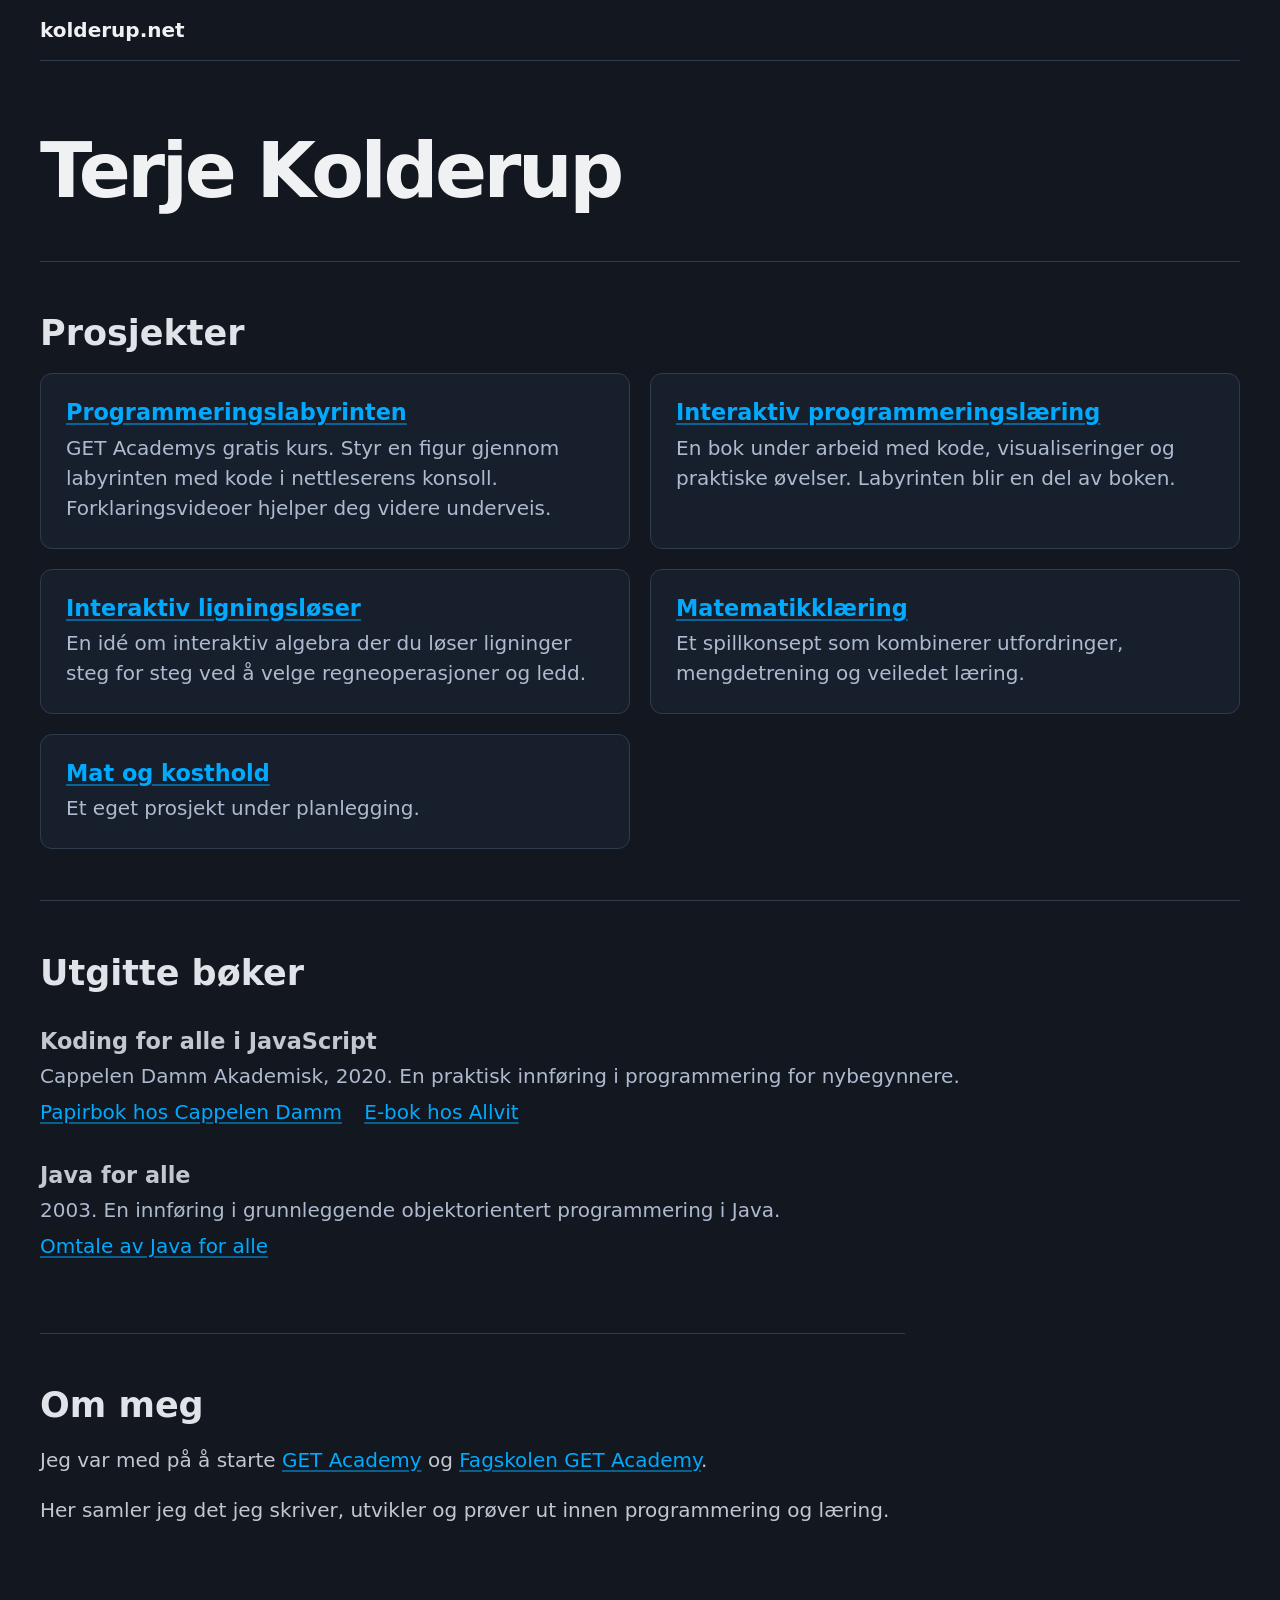
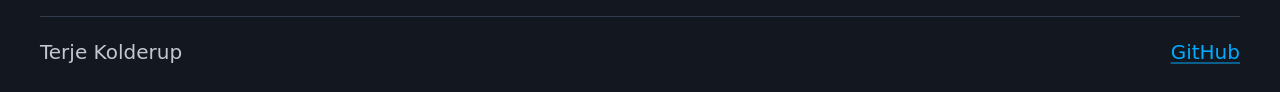
==== commit 0746a9d0: "Forenkle forsiden og toppfeltet" ====
--- a/docs/index.html
+++ b/docs/index.html
@@ -11,32 +11,11 @@
 <body>
   <a class="skip-link" href="#innhold">Hopp til innhold</a>
   <header class="site-header">
-    <nav aria-label="Hovedmeny">
-      <ul><li><a class="site-name" href="./" aria-current="page">kolderup.net</a></li></ul>
-      <ul>
-        <li><a href="#prosjekter">Prosjekter</a></li>
-        <li><a href="#boker">Bøker</a></li>
-        <li><a href="#om-meg">Om meg</a></li>
-      </ul>
-    </nav>
+    <span class="site-name">kolderup.net</span>
   </header>
 
   <main id="innhold" tabindex="-1">
-    <section class="hero" aria-labelledby="navn">
-      <div>
-        <h1 id="navn">Terje Kolderup</h1>
-        <p class="intro">Jeg er utvikler, pedagog og forfatter, og liker å finne ut hvordan teknologi kan gjøre det lettere å lære.</p>
-        <a href="#prosjekter" class="primary-link">Utforsk prosjektene</a>
-      </div>
-      <figure class="equation-preview">
-        <div class="equation-grid" role="img" aria-label="To x pluss tre er lik elleve. To x er lik åtte. X er lik fire.">
-          <code aria-hidden="true"><span>2x + 3</span><span>=</span><span>11</span></code>
-          <code aria-hidden="true"><span>2x</span><span>=</span><span>8</span></code>
-          <code aria-hidden="true"><span>x</span><span>=</span><span>4</span></code>
-        </div>
-        <figcaption><a href="equations/">Prøv den interaktive ligningsløseren</a></figcaption>
-      </figure>
-    </section>
+    <h1 class="home-title">Terje Kolderup</h1>
 
     <section class="content-section" id="prosjekter">
       <h2>Prosjekter</h2>
@@ -48,6 +27,10 @@
         <article>
           <h3><a href="bok/">Interaktiv programmeringslæring</a></h3>
           <p>En bok under arbeid med kode, visualiseringer og praktiske øvelser. Labyrinten blir en del av boken.</p>
+        </article>
+        <article>
+          <h3><a href="equations/">Interaktiv ligningsløser</a></h3>
+          <p>En idé om interaktiv algebra der du løser ligninger steg for steg ved å velge regneoperasjoner og ledd.</p>
         </article>
         <article>
           <h3><a href="matte/">Matematikklæring</a></h3>
@@ -80,7 +63,7 @@
 
     <section class="content-section reading-width" id="om-meg">
       <h2>Om meg</h2>
-      <p>Jeg var med på å starte <a href="https://getacademy.no/omoss">GET Academy</a>, der jeg er hovedlærer for IT-utviklerfaget. Jeg er også rektor ved <a href="https://getacademy.no/fagskole-intro">Fagskolen GET Academy</a>.</p>
+      <p>Jeg var med på å starte <a href="https://getacademy.no/omoss">GET Academy</a> og <a href="https://getacademy.no/fagskole-intro">Fagskolen GET Academy</a>.</p>
       <p>Her samler jeg det jeg skriver, utvikler og prøver ut innen programmering og læring.</p>
     </section>
   </main>
--- a/docs/assets/site.css
+++ b/docs/assets/site.css
@@ -16,15 +16,7 @@
 
 body > .site-header {
   border-bottom: 1px solid var(--site-line);
-  padding-block: 0.4rem;
-}
-
-.site-header nav {
-  flex-wrap: wrap;
-}
-
-.site-header nav li {
-  padding-inline: 0.55rem;
+  padding-block: 0.75rem;
 }
 
 .site-name {
@@ -51,16 +43,8 @@
   transform: none;
 }
 
-.hero {
-  display: grid;
-  align-items: center;
-  gap: clamp(1.75rem, 5vw, 4.5rem);
-  padding-block: clamp(2rem, 6vw, 5rem);
-  margin: 0;
-}
-
-.hero h1 {
-  margin-bottom: 0.75rem;
+.home-title {
+  margin-block: clamp(1.25rem, 4vw, 2.5rem);
   font-size: clamp(2.75rem, 6vw, 4.75rem);
   line-height: 1.04;
   letter-spacing: -0.045em;
@@ -70,52 +54,6 @@
   max-width: 46ch;
   color: var(--site-muted);
   font-size: clamp(1.15rem, 2vw, 1.35rem);
-}
-
-.equation-preview {
-  margin: 0;
-  border: 1px solid var(--site-line);
-  border-radius: 0.75rem;
-  background: var(--site-surface);
-  overflow: hidden;
-}
-
-.equation-grid {
-  display: grid;
-  justify-content: center;
-  align-content: center;
-  gap: 0.25rem;
-  min-height: 11rem;
-  padding: 1.25rem;
-  background-image:
-    linear-gradient(#34435659 1px, transparent 1px),
-    linear-gradient(90deg, #34435659 1px, transparent 1px);
-  background-size: 1.35rem 1.35rem;
-}
-
-.equation-grid code {
-  display: grid;
-  grid-template-columns: 7ch 1ch 2ch;
-  gap: 1ch;
-  padding: 0;
-  background: transparent;
-  color: var(--site-muted);
-  font-size: clamp(1.15rem, 2.4vw, 1.65rem);
-}
-
-.equation-grid code span:first-child {
-  text-align: right;
-}
-
-.equation-grid code:last-child {
-  color: #8be3ff;
-}
-
-.equation-preview figcaption {
-  padding: 0.65rem 1rem;
-  border-top: 1px solid var(--site-line);
-  font-size: 0.85rem;
-  text-align: center;
 }
 
 .content-section {
@@ -218,10 +156,6 @@
 }
 
 @media (min-width: 768px) {
-  .hero {
-    grid-template-columns: minmax(0, 1.3fr) minmax(0, 1fr);
-  }
-
   .project-grid {
     grid-template-columns: repeat(2, minmax(0, 1fr));
   }
